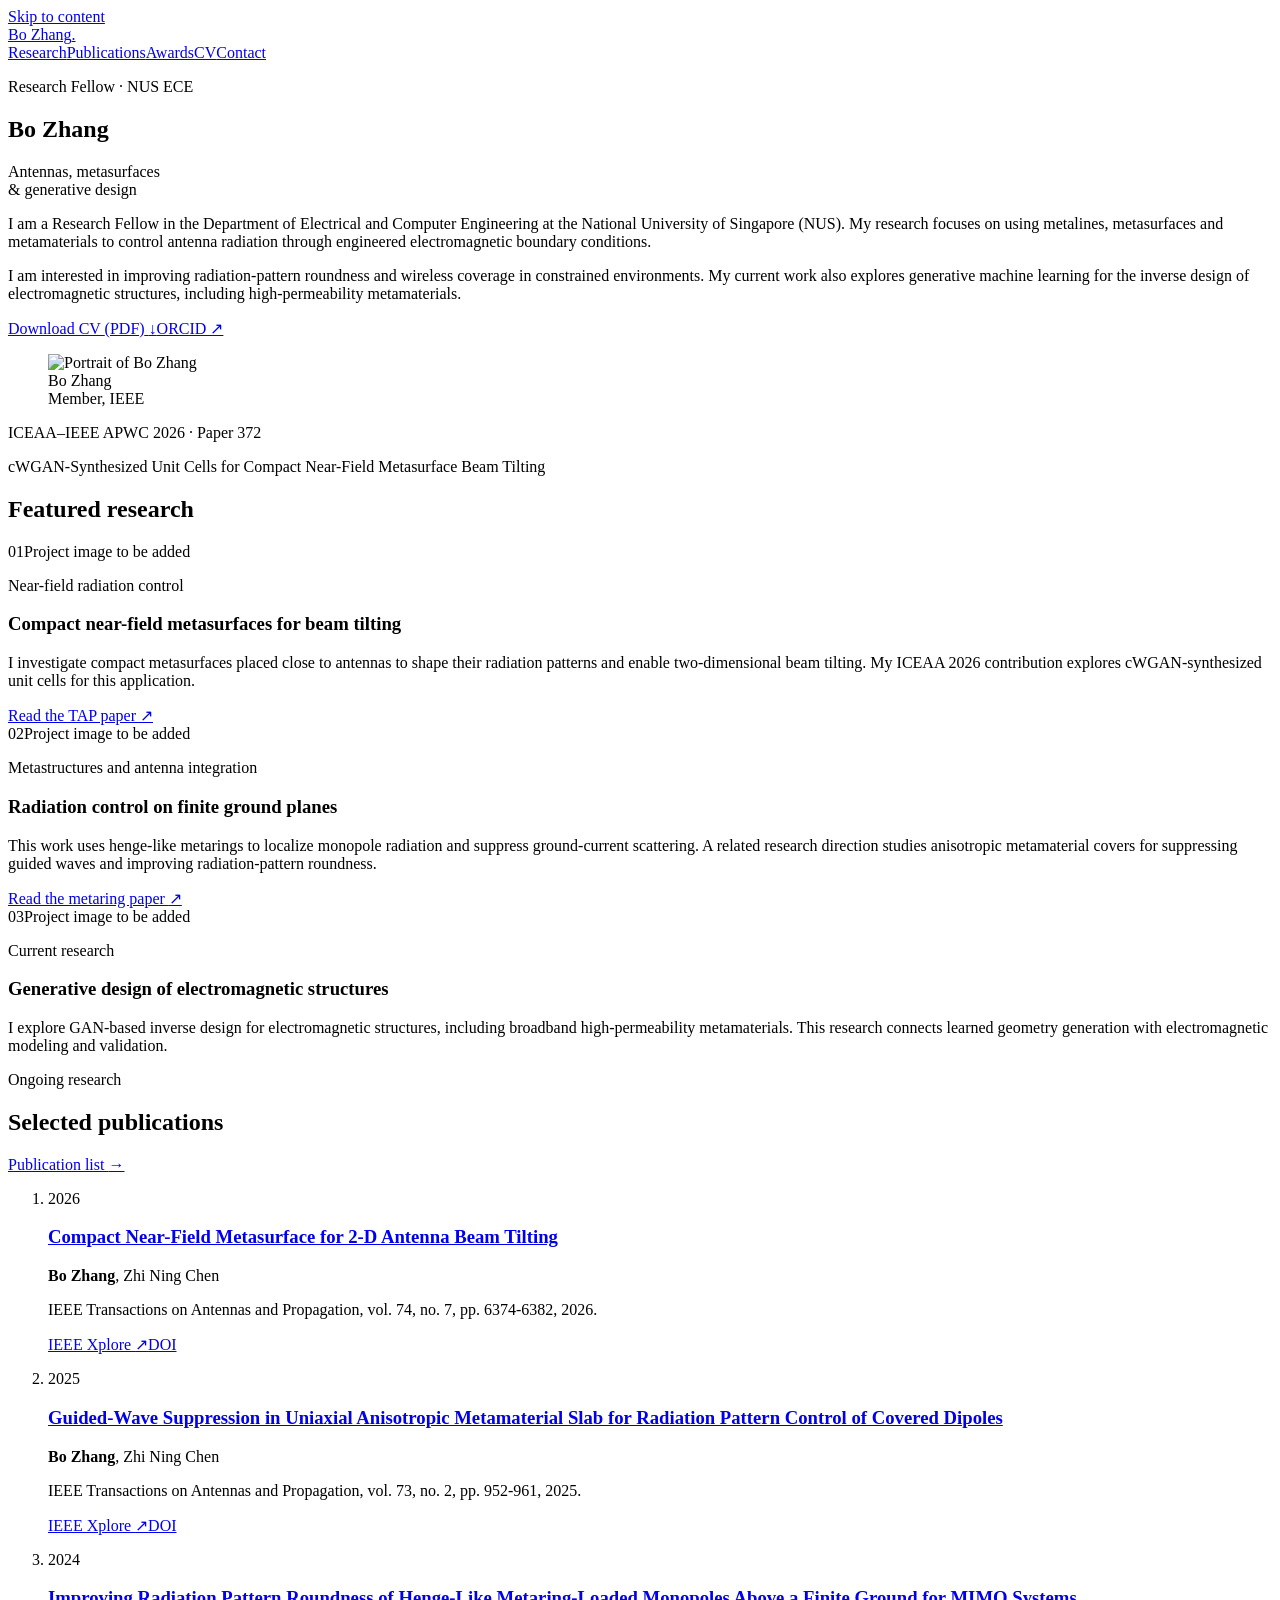
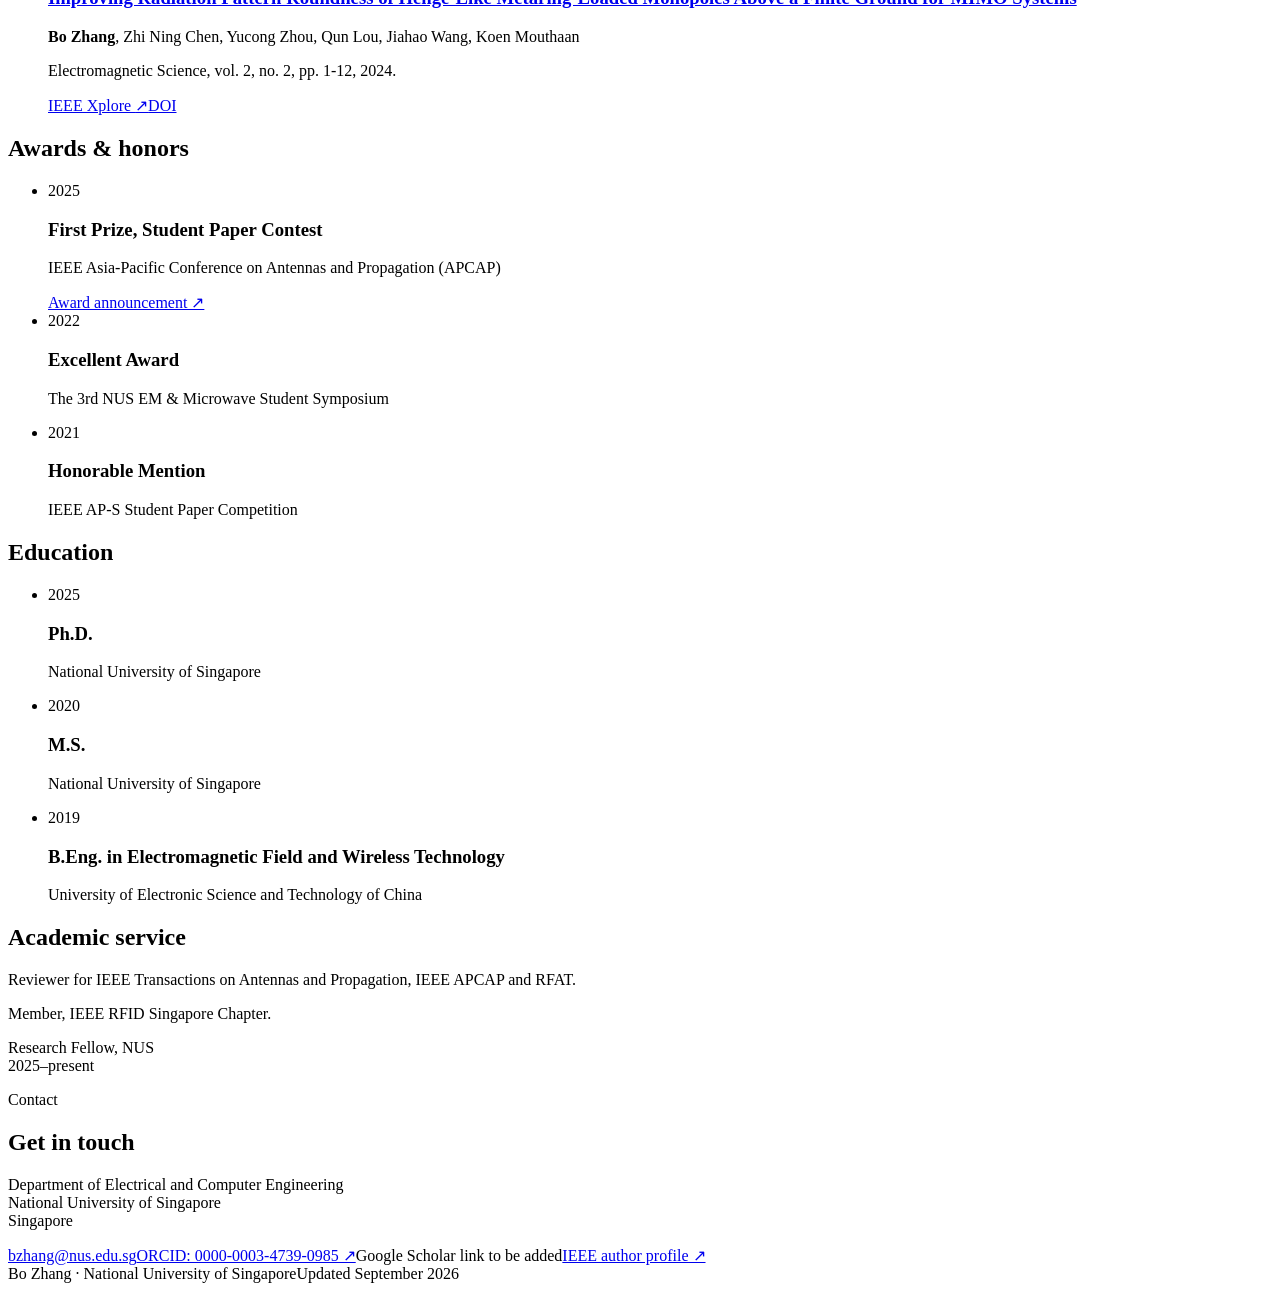
==== index.html @ dbce574e "Add mobile-ready academic homepage and publications" ====
<!doctype html>
<html lang="en"><head><meta charset="utf-8"><meta name="viewport" content="width=device-width, initial-scale=1">
<meta name="description" content="Bo Zhang is a Research Fellow at NUS working on antenna radiation control, metasurfaces, metamaterials and generative inverse design."><meta name="color-scheme" content="light">
<title>Bo Zhang | Antennas, Metasurfaces &amp; Generative Design</title><link rel="stylesheet" href="assets/style.css"><link rel="icon" href="assets/favicon.svg" type="image/svg+xml">
</head><body><a class="skip-link" href="#main">Skip to content</a>
<header class="site-header"><div class="header-inner"><a class="wordmark" href="./">Bo Zhang<span class="wordmark-dot" aria-hidden="true">.</span></a>
<nav aria-label="Main navigation"><a href="./#research">Research</a><a href="publications.html">Publications</a><a href="./#awards">Awards</a><a href="assets/Bo_Zhang_CV.pdf">CV</a><a href="./#contact">Contact</a></nav></div></header><main id="main" class="page-shell">
<section class="intro" aria-labelledby="profile-name"><div class="intro-copy"><p class="eyebrow">Research Fellow · NUS ECE</p><h1 id="profile-name">Bo Zhang</h1>
<p class="intro-focus">Antennas, metasurfaces<br class="desktop-break"> &amp; generative design</p>
<p>I am a Research Fellow in the Department of Electrical and Computer Engineering at the National University of Singapore (NUS). My research focuses on using metalines, metasurfaces and metamaterials to control antenna radiation through engineered electromagnetic boundary conditions.</p><p>I am interested in improving radiation-pattern roundness and wireless coverage in constrained environments. My current work also explores generative machine learning for the inverse design of electromagnetic structures, including high-permeability metamaterials.</p><div class="intro-actions"><a class="button" href="assets/Bo_Zhang_CV.pdf" download>Download CV <span>(PDF)</span> <span aria-hidden="true">↓</span></a><a href="https://orcid.org/0000-0003-4739-0985">ORCID ↗</a></div></div>
<figure class="portrait"><img src="assets/bo-zhang.png" alt="Portrait of Bo Zhang" width="150" height="200"><figcaption>Bo Zhang<br><span>Member, IEEE</span></figcaption></figure></section>
<aside class="conference-note" aria-label="ICEAA conference contribution"><span class="eyebrow">ICEAA–IEEE APWC 2026 · Paper 372</span><p>cWGAN-Synthesized Unit Cells for Compact Near-Field Metasurface Beam Tilting</p></aside>
<section id="research" class="content-section"><div class="section-heading"><h2>Featured research</h2></div><div class="projects"><article class="project"><div class="project-visual"><div class="figure-placeholder"><span class="figure-number">01</span><span>Project image to be added</span></div></div><div><p class="eyebrow">Near-field radiation control</p><h3>Compact near-field metasurfaces for beam tilting</h3><p>I investigate compact metasurfaces placed close to antennas to shape their radiation patterns and enable two-dimensional beam tilting. My ICEAA 2026 contribution explores cWGAN-synthesized unit cells for this application.</p><a class="text-link" href="https://ieeexplore.ieee.org/document/11494986/">Read the TAP paper <span aria-hidden="true">↗</span></a></div></article><article class="project"><div class="project-visual"><div class="figure-placeholder"><span class="figure-number">02</span><span>Project image to be added</span></div></div><div><p class="eyebrow">Metastructures and antenna integration</p><h3>Radiation control on finite ground planes</h3><p>This work uses henge-like metarings to localize monopole radiation and suppress ground-current scattering. A related research direction studies anisotropic metamaterial covers for suppressing guided waves and improving radiation-pattern roundness.</p><a class="text-link" href="https://ieeexplore.ieee.org/document/10636178/">Read the metaring paper <span aria-hidden="true">↗</span></a></div></article><article class="project"><div class="project-visual"><div class="figure-placeholder"><span class="figure-number">03</span><span>Project image to be added</span></div></div><div><p class="eyebrow">Current research</p><h3>Generative design of electromagnetic structures</h3><p>I explore GAN-based inverse design for electromagnetic structures, including broadband high-permeability metamaterials. This research connects learned geometry generation with electromagnetic modeling and validation.</p><span class="research-status">Ongoing research</span></div></article></div></section>
<section id="publications" class="content-section"><div class="section-heading"><h2>Selected publications</h2><a href="publications.html">Publication list <span aria-hidden="true">→</span></a></div><ol class="publications"><li class="publication" id="paper-0"><span class="pub-year">2026</span><div>
    <h3><a href="https://ieeexplore.ieee.org/document/11494986/">Compact Near-Field Metasurface for 2-D Antenna Beam Tilting</a></h3><p class="authors"><strong>Bo Zhang</strong>, Zhi Ning Chen</p>
    <p class="pub-meta">IEEE Transactions on Antennas and Propagation, vol. 74, no. 7, pp. 6374-6382, 2026.</p><p class="paper-links"><a href="https://ieeexplore.ieee.org/document/11494986/">IEEE Xplore <span aria-hidden="true">↗</span></a><a href="https://doi.org/10.1109/tap.2026.3685888">DOI</a></p></div></li><li class="publication" id="paper-1"><span class="pub-year">2025</span><div>
    <h3><a href="https://ieeexplore.ieee.org/document/10715531/">Guided-Wave Suppression in Uniaxial Anisotropic Metamaterial Slab for Radiation Pattern Control of Covered Dipoles</a></h3><p class="authors"><strong>Bo Zhang</strong>, Zhi Ning Chen</p>
    <p class="pub-meta">IEEE Transactions on Antennas and Propagation, vol. 73, no. 2, pp. 952-961, 2025.</p><p class="paper-links"><a href="https://ieeexplore.ieee.org/document/10715531/">IEEE Xplore <span aria-hidden="true">↗</span></a><a href="https://doi.org/10.1109/tap.2024.3474799">DOI</a></p></div></li><li class="publication" id="paper-2"><span class="pub-year">2024</span><div>
    <h3><a href="https://ieeexplore.ieee.org/document/10636178/">Improving Radiation Pattern Roundness of Henge-Like Metaring-Loaded Monopoles Above a Finite Ground for MIMO Systems</a></h3><p class="authors"><strong>Bo Zhang</strong>, Zhi Ning Chen, Yucong Zhou, Qun Lou, Jiahao Wang, Koen Mouthaan</p>
    <p class="pub-meta">Electromagnetic Science, vol. 2, no. 2, pp. 1-12, 2024.</p><p class="paper-links"><a href="https://ieeexplore.ieee.org/document/10636178/">IEEE Xplore <span aria-hidden="true">↗</span></a><a href="https://doi.org/10.23919/emsci.2024.0018">DOI</a></p></div></li></ol></section>
<section id="awards" class="content-section"><div class="section-heading"><h2>Awards &amp; honors</h2></div><ul class="timeline"><li><span class="year">2025</span><div><h3>First Prize, Student Paper Contest</h3><p>IEEE Asia-Pacific Conference on Antennas and Propagation (APCAP)</p><a href="https://www.ieee-apcap.org/student-paper-contest.html">Award announcement ↗</a></div></li><li><span class="year">2022</span><div><h3>Excellent Award</h3><p>The 3rd NUS EM &amp; Microwave Student Symposium</p></div></li><li><span class="year">2021</span><div><h3>Honorable Mention</h3><p>IEEE AP-S Student Paper Competition</p></div></li></ul></section>
<section id="background" class="content-section background-grid"><div><h2>Education</h2><ul class="timeline compact"><li><span class="year">2025</span><div><h3>Ph.D.</h3><p>National University of Singapore</p></div></li><li><span class="year">2020</span><div><h3>M.S.</h3><p>National University of Singapore</p></div></li><li><span class="year">2019</span><div><h3>B.Eng. in Electromagnetic Field and Wireless Technology</h3><p>University of Electronic Science and Technology of China</p></div></li></ul></div><div><h2>Academic service</h2><p>Reviewer for IEEE Transactions on Antennas and Propagation, IEEE APCAP and RFAT.</p><p>Member, IEEE RFID Singapore Chapter.</p><p class="muted">Research Fellow, NUS<br>2025–present</p></div></section>
<section id="contact" class="content-section contact-section"><div><p class="eyebrow">Contact</p><h2>Get in touch</h2><p>Department of Electrical and Computer Engineering<br>National University of Singapore<br>Singapore</p></div><div class="contact-links"><a href="mailto:bzhang@nus.edu.sg">bzhang@nus.edu.sg</a><a href="https://orcid.org/0000-0003-4739-0985">ORCID: 0000-0003-4739-0985 ↗</a><span class="pending">Google Scholar link to be added</span><a href="https://ieeexplore.ieee.org/author/37089301621">IEEE author profile ↗</a></div></section>
</main><footer class="site-footer"><span>Bo Zhang · National University of Singapore</span><span>Updated September 2026</span></footer></body></html>
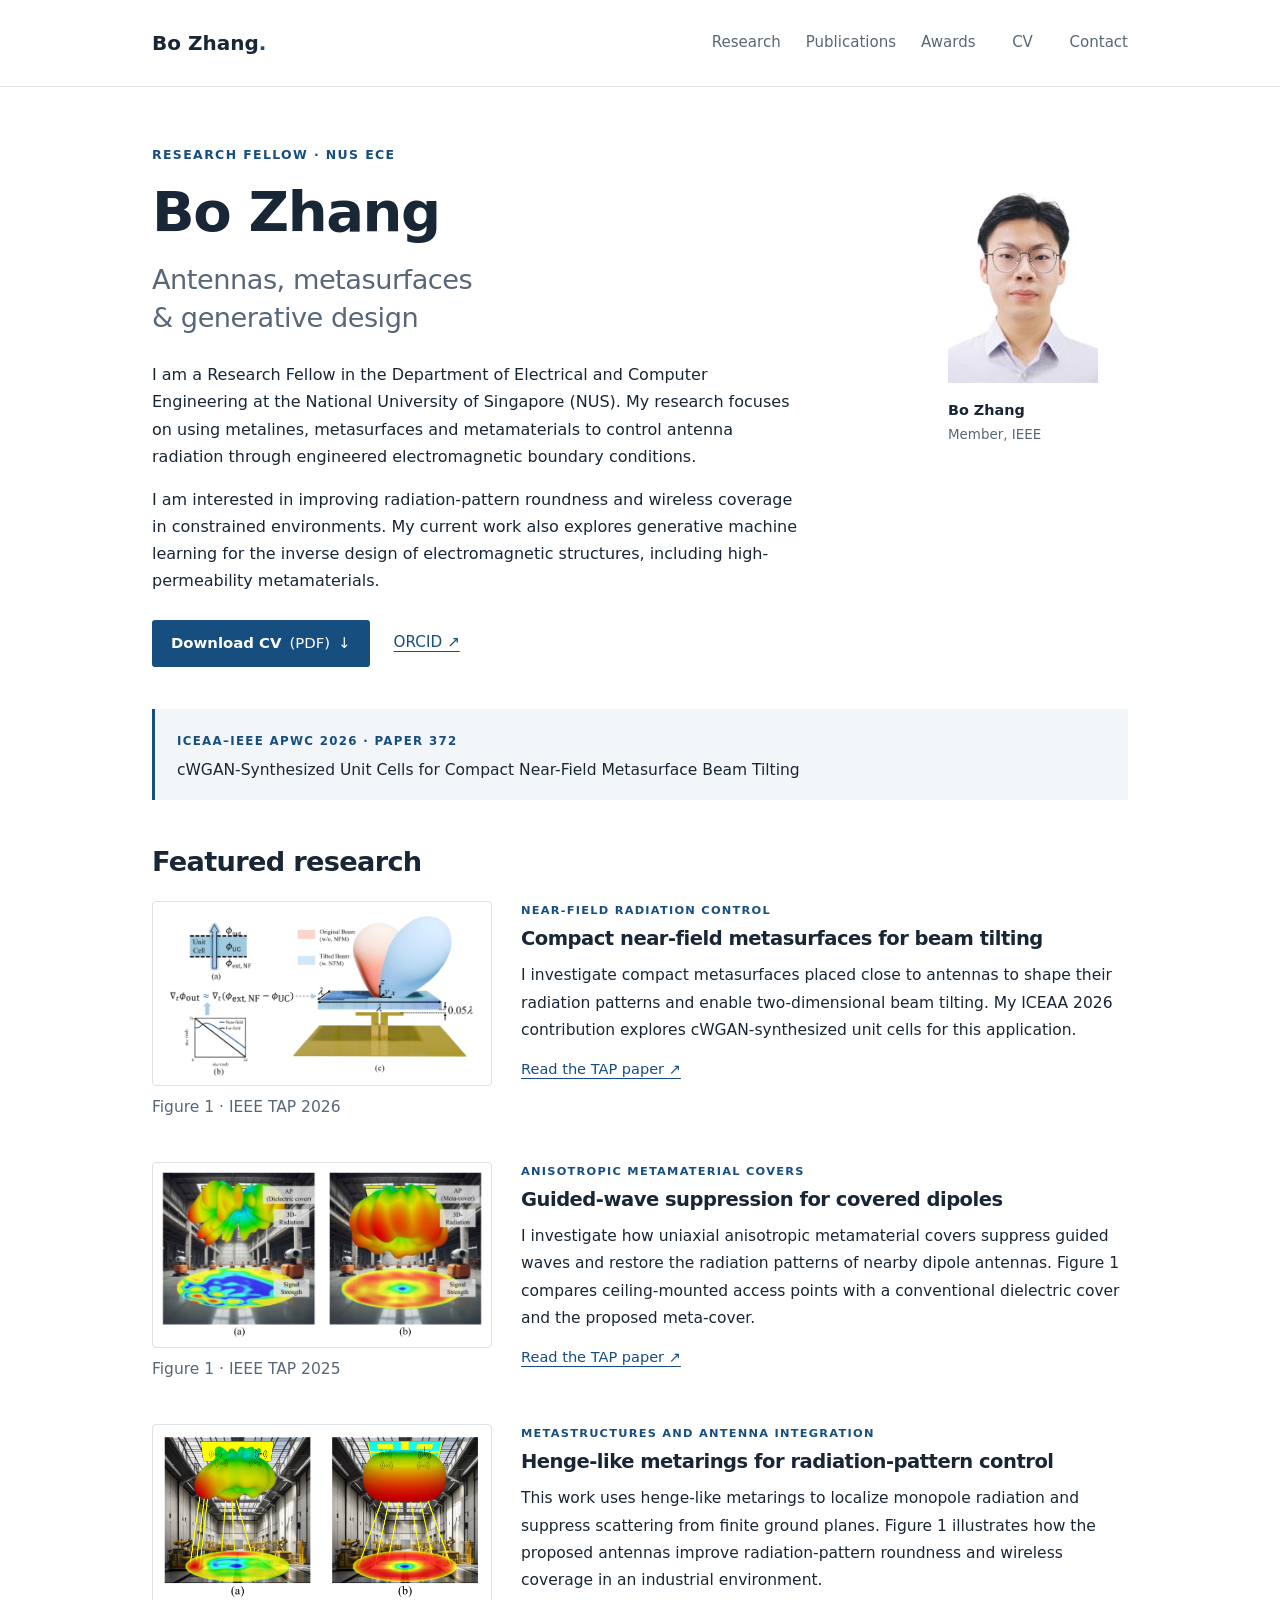
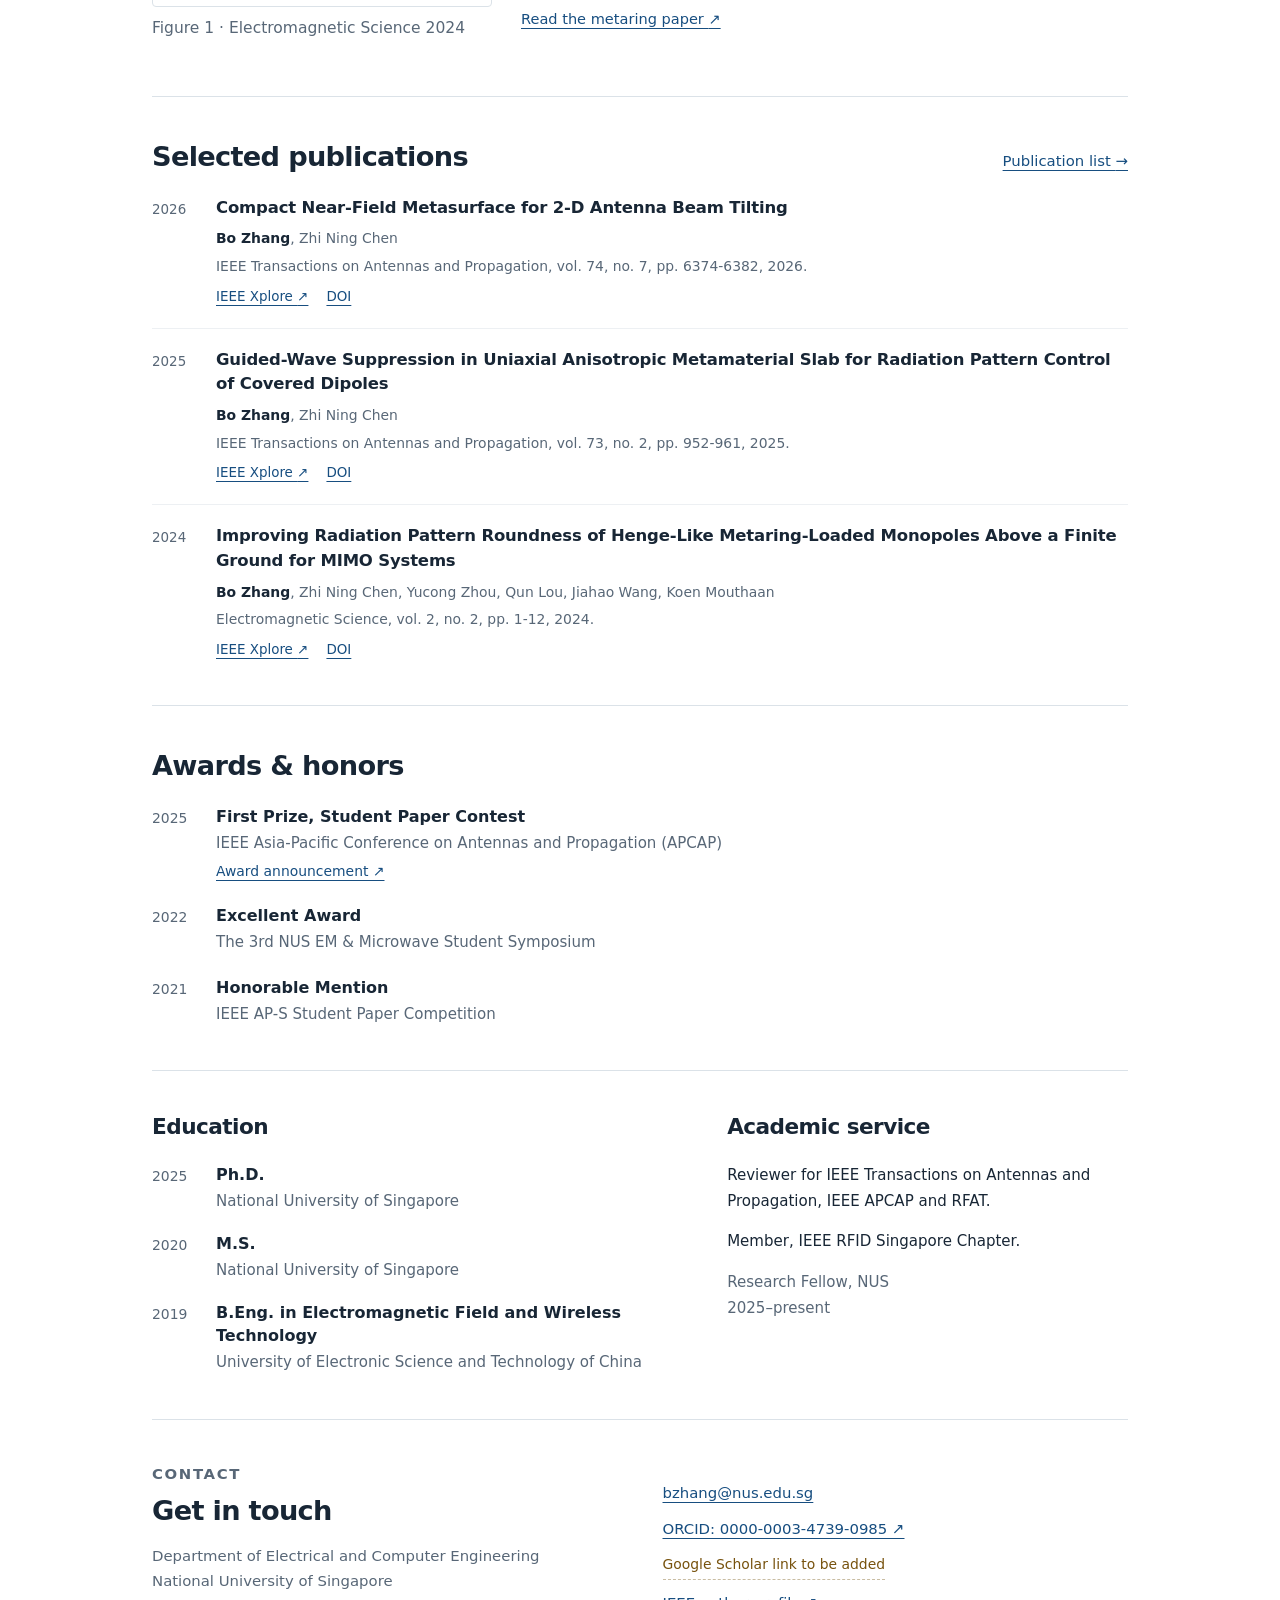
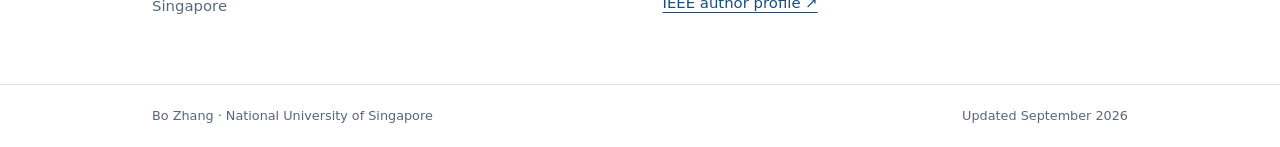
==== commit 1f70ee94: "Match featured research to three illustrated publications" ====
--- a/index.html
+++ b/index.html
@@ -10,7 +10,7 @@
 <p>I am a Research Fellow in the Department of Electrical and Computer Engineering at the National University of Singapore (NUS). My research focuses on using metalines, metasurfaces and metamaterials to control antenna radiation through engineered electromagnetic boundary conditions.</p><p>I am interested in improving radiation-pattern roundness and wireless coverage in constrained environments. My current work also explores generative machine learning for the inverse design of electromagnetic structures, including high-permeability metamaterials.</p><div class="intro-actions"><a class="button" href="assets/Bo_Zhang_CV.pdf" download>Download CV <span>(PDF)</span> <span aria-hidden="true">↓</span></a><a href="https://orcid.org/0000-0003-4739-0985">ORCID ↗</a></div></div>
 <figure class="portrait"><img src="assets/bo-zhang.png" alt="Portrait of Bo Zhang" width="150" height="200"><figcaption>Bo Zhang<br><span>Member, IEEE</span></figcaption></figure></section>
 <aside class="conference-note" aria-label="ICEAA conference contribution"><span class="eyebrow">ICEAA–IEEE APWC 2026 · Paper 372</span><p>cWGAN-Synthesized Unit Cells for Compact Near-Field Metasurface Beam Tilting</p></aside>
-<section id="research" class="content-section"><div class="section-heading"><h2>Featured research</h2></div><div class="projects"><article class="project"><div class="project-visual"><div class="figure-placeholder"><span class="figure-number">01</span><span>Project image to be added</span></div></div><div><p class="eyebrow">Near-field radiation control</p><h3>Compact near-field metasurfaces for beam tilting</h3><p>I investigate compact metasurfaces placed close to antennas to shape their radiation patterns and enable two-dimensional beam tilting. My ICEAA 2026 contribution explores cWGAN-synthesized unit cells for this application.</p><a class="text-link" href="https://ieeexplore.ieee.org/document/11494986/">Read the TAP paper <span aria-hidden="true">↗</span></a></div></article><article class="project"><div class="project-visual"><div class="figure-placeholder"><span class="figure-number">02</span><span>Project image to be added</span></div></div><div><p class="eyebrow">Metastructures and antenna integration</p><h3>Radiation control on finite ground planes</h3><p>This work uses henge-like metarings to localize monopole radiation and suppress ground-current scattering. A related research direction studies anisotropic metamaterial covers for suppressing guided waves and improving radiation-pattern roundness.</p><a class="text-link" href="https://ieeexplore.ieee.org/document/10636178/">Read the metaring paper <span aria-hidden="true">↗</span></a></div></article><article class="project"><div class="project-visual"><div class="figure-placeholder"><span class="figure-number">03</span><span>Project image to be added</span></div></div><div><p class="eyebrow">Current research</p><h3>Generative design of electromagnetic structures</h3><p>I explore GAN-based inverse design for electromagnetic structures, including broadband high-permeability metamaterials. This research connects learned geometry generation with electromagnetic modeling and validation.</p><span class="research-status">Ongoing research</span></div></article></div></section>
+<section id="research" class="content-section"><div class="section-heading"><h2>Featured research</h2></div><div class="projects"><article class="project"><div class="project-visual"><a class="figure-link" href="assets/fig1-nearfield.png" target="_blank" rel="noopener" aria-label="View full-size Figure 1 · IEEE TAP 2026"><img src="assets/fig1-nearfield.png" alt="Figure 1: near-field phase compensation and the compact metasurface configuration for antenna beam tilting." loading="lazy" decoding="async"></a><p class="figure-caption">Figure 1 · IEEE TAP 2026</p></div><div><p class="eyebrow">Near-field radiation control</p><h3>Compact near-field metasurfaces for beam tilting</h3><p>I investigate compact metasurfaces placed close to antennas to shape their radiation patterns and enable two-dimensional beam tilting. My ICEAA 2026 contribution explores cWGAN-synthesized unit cells for this application.</p><a class="text-link" href="https://ieeexplore.ieee.org/document/11494986/">Read the TAP paper <span aria-hidden="true">↗</span></a></div></article><article class="project"><div class="project-visual"><a class="figure-link" href="assets/fig1-guidedwave.png" target="_blank" rel="noopener" aria-label="View full-size Figure 1 · IEEE TAP 2025"><img src="assets/fig1-guidedwave.png" alt="Figure 1: radiation and wireless coverage of ceiling-mounted access points with (a) a dielectric cover and (b) a meta-cover." loading="lazy" decoding="async"></a><p class="figure-caption">Figure 1 · IEEE TAP 2025</p></div><div><p class="eyebrow">Anisotropic metamaterial covers</p><h3>Guided-wave suppression for covered dipoles</h3><p>I investigate how uniaxial anisotropic metamaterial covers suppress guided waves and restore the radiation patterns of nearby dipole antennas. Figure 1 compares ceiling-mounted access points with a conventional dielectric cover and the proposed meta-cover.</p><a class="text-link" href="https://ieeexplore.ieee.org/document/10715531/">Read the TAP paper <span aria-hidden="true">↗</span></a></div></article><article class="project"><div class="project-visual"><a class="figure-link" href="assets/fig1-metaring.png" target="_blank" rel="noopener" aria-label="View full-size Figure 1 · Electromagnetic Science 2024"><img src="assets/fig1-metaring.png" alt="Figure 1: industrial wireless coverage with (a) conventional antennas on a finite ground and (b) henge-like metaring antennas." loading="lazy" decoding="async"></a><p class="figure-caption">Figure 1 · Electromagnetic Science 2024</p></div><div><p class="eyebrow">Metastructures and antenna integration</p><h3>Henge-like metarings for radiation-pattern control</h3><p>This work uses henge-like metarings to localize monopole radiation and suppress scattering from finite ground planes. Figure 1 illustrates how the proposed antennas improve radiation-pattern roundness and wireless coverage in an industrial environment.</p><a class="text-link" href="https://ieeexplore.ieee.org/document/10636178/">Read the metaring paper <span aria-hidden="true">↗</span></a></div></article></div></section>
 <section id="publications" class="content-section"><div class="section-heading"><h2>Selected publications</h2><a href="publications.html">Publication list <span aria-hidden="true">→</span></a></div><ol class="publications"><li class="publication" id="paper-0"><span class="pub-year">2026</span><div>
     <h3><a href="https://ieeexplore.ieee.org/document/11494986/">Compact Near-Field Metasurface for 2-D Antenna Beam Tilting</a></h3><p class="authors"><strong>Bo Zhang</strong>, Zhi Ning Chen</p>
     <p class="pub-meta">IEEE Transactions on Antennas and Propagation, vol. 74, no. 7, pp. 6374-6382, 2026.</p><p class="paper-links"><a href="https://ieeexplore.ieee.org/document/11494986/">IEEE Xplore <span aria-hidden="true">↗</span></a><a href="https://doi.org/10.1109/tap.2026.3685888">DOI</a></p></div></li><li class="publication" id="paper-1"><span class="pub-year">2025</span><div>
--- a/assets/style.css
+++ b/assets/style.css
@@ -0,0 +1,37 @@
+:root{--ink:#182635;--muted:#586777;--blue:#174e80;--line:#dbe2e8;--pale:#f3f6f9;--amber:#77520d;--width:1040px;--body:system-ui,-apple-system,BlinkMacSystemFont,"Segoe UI",Arial,sans-serif}
+*{box-sizing:border-box}html{scroll-behavior:smooth;scroll-padding-top:24px}body{margin:0;background:#fff;color:var(--ink);font-family:var(--body);font-size:16px;line-height:1.7}a{color:var(--blue);text-decoration-thickness:1px;text-underline-offset:4px}a:hover{text-decoration:underline;color:#0b365c}a:focus-visible{outline:3px solid #bb8718;outline-offset:5px}h1,h2,h3,p,figure{margin-top:0}p{margin-bottom:1em}h1,h2,h3{line-height:1.25;letter-spacing:-.025em}h1{font-size:clamp(2.5rem,5vw,3.5rem);margin-bottom:14px;font-weight:700}h2{font-size:1.7rem;font-weight:650;margin-bottom:22px}h3{font-size:1.13rem;font-weight:650;margin-bottom:9px}img{max-width:100%;height:auto}.site-header{border-bottom:1px solid var(--line)}.header-inner{max-width:var(--width);margin:0 auto;padding:21px 32px;display:flex;justify-content:space-between;align-items:center;gap:24px}.wordmark{font-size:1.25rem;font-weight:750;color:var(--ink);text-decoration:none;white-space:nowrap}.wordmark-dot{color:var(--blue)}nav{display:flex;flex-wrap:wrap;gap:12px 25px}nav a{font-size:.94rem;color:var(--muted);text-decoration:none}.page-shell{max-width:var(--width);margin:0 auto;padding:0 32px}.intro{display:grid;grid-template-columns:minmax(0,1fr) 180px;gap:64px;padding:58px 0 34px}.intro-copy{max-width:685px}.eyebrow{font-size:.78rem;line-height:1.6;letter-spacing:.11em;text-transform:uppercase;font-weight:650;color:var(--blue);margin-bottom:12px}.intro-focus{font-size:clamp(1.35rem,2.4vw,1.7rem);line-height:1.4;letter-spacing:-.018em;color:var(--muted);margin-bottom:24px}.intro-copy>p:not(.eyebrow):not(.intro-focus){max-width:64ch}.intro-actions{display:flex;flex-wrap:wrap;gap:24px;align-items:center;margin-top:25px}.intro-actions>a:not(.button){font-size:.95rem}.button{display:inline-flex;align-items:center;gap:8px;background:var(--blue);color:#fff;text-decoration:none;padding:11px 19px;border-radius:3px;min-height:46px;font-size:.93rem;font-weight:600}.button span{font-weight:400}.button:hover{background:#123f69;color:#fff;text-decoration:none}.portrait{margin:38px 0 0;text-align:left}.portrait img{display:block;width:150px;height:200px;object-fit:contain;background:#fff}.portrait figcaption{font-size:.9rem;font-weight:600;margin-top:16px;line-height:1.65}.portrait figcaption span{font-size:.84rem;font-weight:400;color:var(--muted)}.conference-note{background:var(--pale);border-left:3px solid var(--blue);padding:17px 22px;margin:8px 0 2px}.conference-note .eyebrow{font-size:.74rem}.conference-note p{margin:5px 0 0;font-size:.97rem;line-height:1.6}.content-section{padding:43px 0;border-bottom:1px solid var(--line)}.section-heading{display:flex;align-items:baseline;justify-content:space-between;gap:15px}.section-heading>a{font-size:.93rem;white-space:nowrap}.projects{display:grid;gap:30px}.project{display:grid;grid-template-columns:210px minmax(0,1fr);gap:29px;align-items:start}.project p:not(.eyebrow){font-size:.97rem;line-height:1.75;margin-bottom:11px}.project .eyebrow{font-size:.71rem;margin-bottom:8px}.project h3{font-size:1.22rem;margin-bottom:11px}.project-visual{width:100%;aspect-ratio:4/3}.project-visual img{width:100%;height:100%;object-fit:contain}.figure-placeholder{height:100%;background:var(--pale);border:1px dashed #c8d2dd;display:flex;flex-direction:column;align-items:center;justify-content:center;gap:8px;color:#64758a;padding:15px;text-align:center;font-size:.78rem}.figure-number{font-size:1.75rem;color:#8395a8;font-weight:350}.text-link,.research-status{font-size:.91rem}.research-status{color:var(--muted);font-style:italic}.publications{list-style:none;padding:0;margin:0}.publication{display:grid;grid-template-columns:47px minmax(0,1fr);gap:17px;padding:19px 0;border-bottom:1px solid #edf0f3}.publication:first-child{padding-top:0}.publication:last-child{border-bottom:0;padding-bottom:0}.pub-year{font-size:.84rem;color:var(--muted);padding-top:3px}.publication h3{font-size:1.03rem;line-height:1.5;letter-spacing:-.01em;margin:0 0 7px}.publication h3 a{text-decoration:none;color:var(--ink)}.publication h3 a:hover{text-decoration:underline;color:var(--blue)}.authors,.pub-meta{font-size:.87rem;line-height:1.7;margin:0 0 4px;color:var(--muted)}.authors strong{font-weight:650;color:var(--ink)}.paper-links{display:flex;gap:18px;font-size:.84rem;margin:7px 0 0}.timeline{list-style:none;margin:0;padding:0;display:grid;gap:20px}.timeline li{display:grid;grid-template-columns:47px minmax(0,1fr);gap:17px}.timeline h3{font-size:1rem;letter-spacing:0;line-height:1.45;margin-bottom:3px}.timeline p{color:var(--muted);font-size:.94rem;margin:0}.timeline a{font-size:.87rem}.year{font-size:.87rem;color:var(--muted);padding-top:2px}.background-grid{display:grid;grid-template-columns:1.3fr 1fr;gap:54px}.background-grid h2{font-size:1.35rem}.background-grid p{font-size:.94rem}.compact{gap:17px}.muted{color:var(--muted)}.contact-section{display:grid;grid-template-columns:1fr 1fr;gap:45px;border-bottom:0;padding-bottom:50px}.contact-section h2{margin-bottom:16px}.contact-section .eyebrow{margin-bottom:7px}.contact-section p{font-size:.93rem;color:var(--muted)}.contact-links{display:flex;flex-direction:column;justify-content:center;align-items:flex-start;gap:11px;font-size:.93rem;overflow-wrap:anywhere}.pending{font-size:.87rem;color:var(--amber)}.contact-links .pending{border-bottom:1px dashed #c9bda3;padding-bottom:2px}.site-footer{border-top:1px solid var(--line);padding:20px max(32px,calc((100vw - 976px)/2));font-size:.8rem;color:var(--muted);display:flex;justify-content:space-between;gap:20px}.publications-page{padding-top:35px}.back-link{display:inline-block;font-size:.9rem;margin-bottom:28px}.publications-page>h1{font-size:2.5rem}.page-lead{color:var(--muted)}.publications-page .content-section{padding:30px 0 38px}.publications-page h2{font-size:1.35rem}.skip-link{position:absolute;left:16px;top:-100px;padding:8px 16px;background:#fff;z-index:10}.skip-link:focus{top:10px}
+@media(max-width:760px){.header-inner{padding:18px 22px;align-items:flex-start;gap:14px;flex-direction:column}nav{gap:9px 20px}nav a{font-size:.89rem;padding:3px 0;display:inline-block}.page-shell{padding:0 22px}.intro{grid-template-columns:minmax(0,1fr) 108px;gap:23px;padding-top:36px}.portrait{margin-top:40px}.portrait img{width:108px;height:144px}.portrait figcaption{font-size:.82rem}.portrait figcaption span{font-size:.78rem}.intro-copy>p:not(.eyebrow):not(.intro-focus),.intro-actions{grid-column:1/-1}.intro{display:grid}.intro-copy{display:contents}.intro-copy .eyebrow,.intro-copy h1,.intro-copy .intro-focus{grid-column:1;max-width:100%}.intro-copy .eyebrow{grid-row:1;margin-bottom:-17px;align-self:end}.intro-copy h1{grid-row:2;margin:0}.intro-copy .intro-focus{grid-row:3;margin:0;font-size:1.22rem}.portrait{grid-column:2;grid-row:1/4;margin:0;align-self:center}.portrait figcaption{display:none}.intro-copy>p:not(.eyebrow):not(.intro-focus){margin:0}.intro-actions{margin-top:0;gap:20px}.desktop-break{display:none}.project{grid-template-columns:150px minmax(0,1fr);gap:20px}.project h3{font-size:1.1rem}.background-grid{gap:30px}.site-footer{padding:20px 22px;flex-wrap:wrap}.content-section{padding:34px 0}.section-heading{align-items:flex-start}.section-heading h2{font-size:1.45rem}.section-heading>a{white-space:normal;max-width:130px;text-align:right;font-size:.87rem}.contact-section{gap:24px}.publications-page{padding-top:28px}}
+@media(max-width:520px){.project{grid-template-columns:1fr;gap:16px}.project-visual{aspect-ratio:auto;height:130px}.figure-placeholder{flex-direction:row;gap:15px}.figure-number{font-size:1.35rem}.projects{gap:30px}.background-grid,.contact-section{grid-template-columns:1fr;gap:32px}.publication{grid-template-columns:1fr;gap:5px}.pub-year{padding:0;font-size:.8rem}.timeline li{grid-template-columns:43px minmax(0,1fr);gap:10px}.intro{gap:19px}.intro-copy .eyebrow{font-size:.65rem}.intro-copy h1{font-size:2.35rem}.intro-copy .intro-focus{font-size:1.08rem}.conference-note{padding:15px 17px}.button{padding:11px 16px}.contact-section{padding-bottom:35px}.site-footer{gap:5px}.site-footer span{width:100%}.eyebrow{overflow-wrap:anywhere}}
+/* Keep text reflow and touch targets usable on narrow screens. */
+.intro-copy,.project>div,.publication>div,.background-grid>div,.contact-section>div{min-width:0}
+.publication h3,.project h3,.intro-copy p,.contact-links a{overflow-wrap:anywhere}
+nav a{display:inline-flex;align-items:center;justify-content:center;min-width:44px;min-height:44px}
+@media(max-width:760px){
+  .header-inner nav{width:100%;justify-content:space-between;gap:4px 8px}
+  nav a{display:inline-flex;align-items:center;justify-content:center;min-width:44px;min-height:44px;padding:8px 0}
+  .intro-copy .eyebrow{margin-bottom:0;font-size:.75rem}
+  .project .eyebrow,.conference-note .eyebrow{font-size:.75rem}
+  .paper-links{gap:14px;margin-top:2px}
+  .paper-links a,.text-link,.timeline a,.contact-links a,.intro-actions>a:not(.button),.section-heading>a,.back-link{display:inline-flex;align-items:center;min-height:44px;min-width:44px}
+  .section-heading>a{justify-content:flex-end}
+  .authors,.pub-meta,.paper-links,.pub-year,.year{font-size:.875rem}
+  .contact-links{gap:6px}
+  .intro-actions{grid-row:4}
+}
+@media(max-width:380px){
+  .header-inner nav{display:grid;grid-template-columns:repeat(3,minmax(0,1fr));gap:0 8px}
+  .intro{grid-template-columns:minmax(0,1fr) 84px;gap:16px}
+  .portrait img{width:84px;height:112px}
+  .intro-copy h1{font-size:2.2rem}
+  .intro-actions{gap:12px}
+}
+@media(prefers-reduced-motion:reduce){html{scroll-behavior:auto}}
+@media print{.site-header,.intro-actions,.paper-links,.back-link,.site-footer,.figure-placeholder,.skip-link{display:none}.page-shell{max-width:none;padding:0}.intro{padding:0}.content-section{padding:18px 0}body{font-size:11pt}h1{font-size:25pt}a{color:#000}.project{grid-template-columns:1fr}.project-visual{display:none}.project,.publication,.timeline li{break-inside:avoid}.contact-links{font-size:10pt}}
+/* Representative paper figures: preserve all panels and their original aspect ratios. */
+.project{grid-template-columns:minmax(260px,340px) minmax(0,1fr);align-items:start}
+.project-visual{height:auto;aspect-ratio:auto;background:#fff;overflow:visible;border:0}
+.project-visual .figure-link{display:block;background:#fff;border:1px solid var(--line);padding:8px;border-radius:4px}
+.project-visual img{display:block;width:100%;height:auto;max-height:none;object-fit:contain}
+.project-visual .figure-caption{margin:8px 0 0;font-size:.8rem;color:var(--muted);line-height:1.45}
+.figure-link:focus-visible{outline:3px solid var(--accent);outline-offset:4px}
+@media(max-width:760px){.project{grid-template-columns:1fr;gap:18px}.project-visual{height:auto;max-width:100%}.projects{gap:36px}}
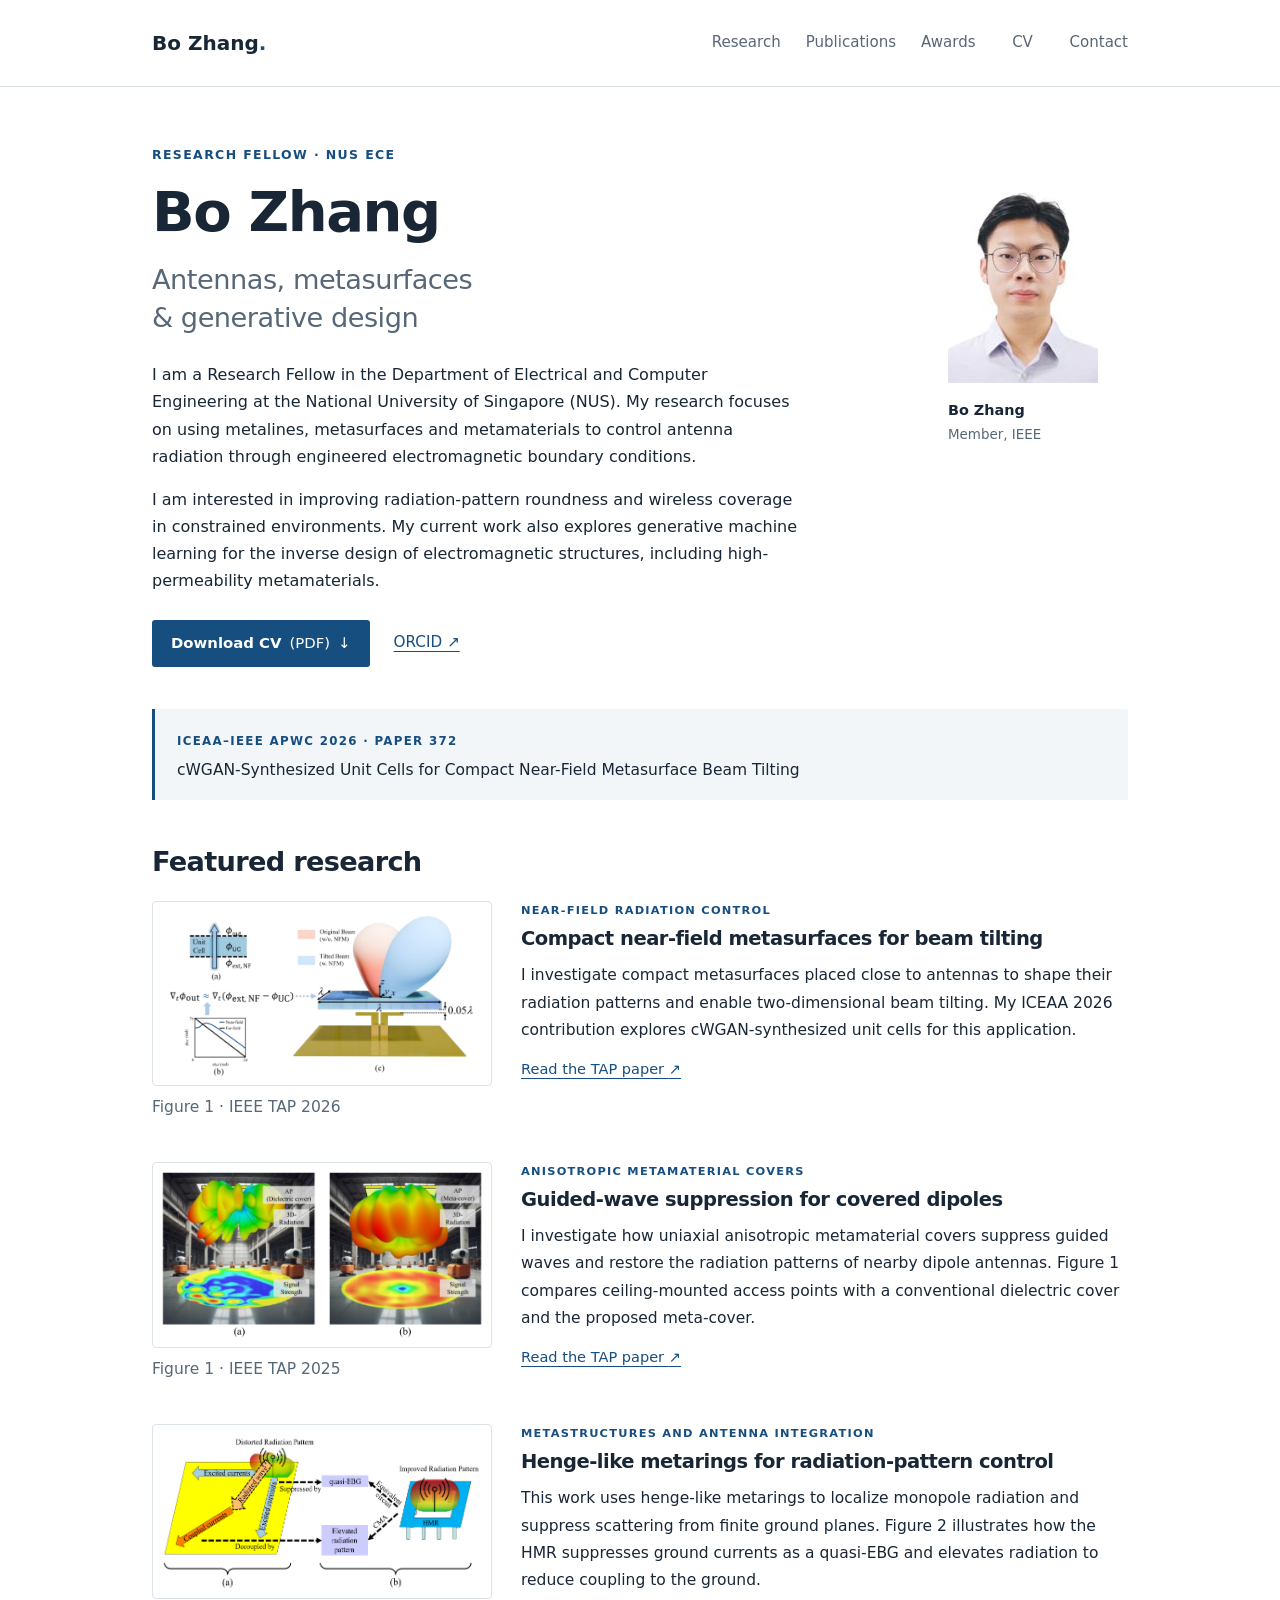
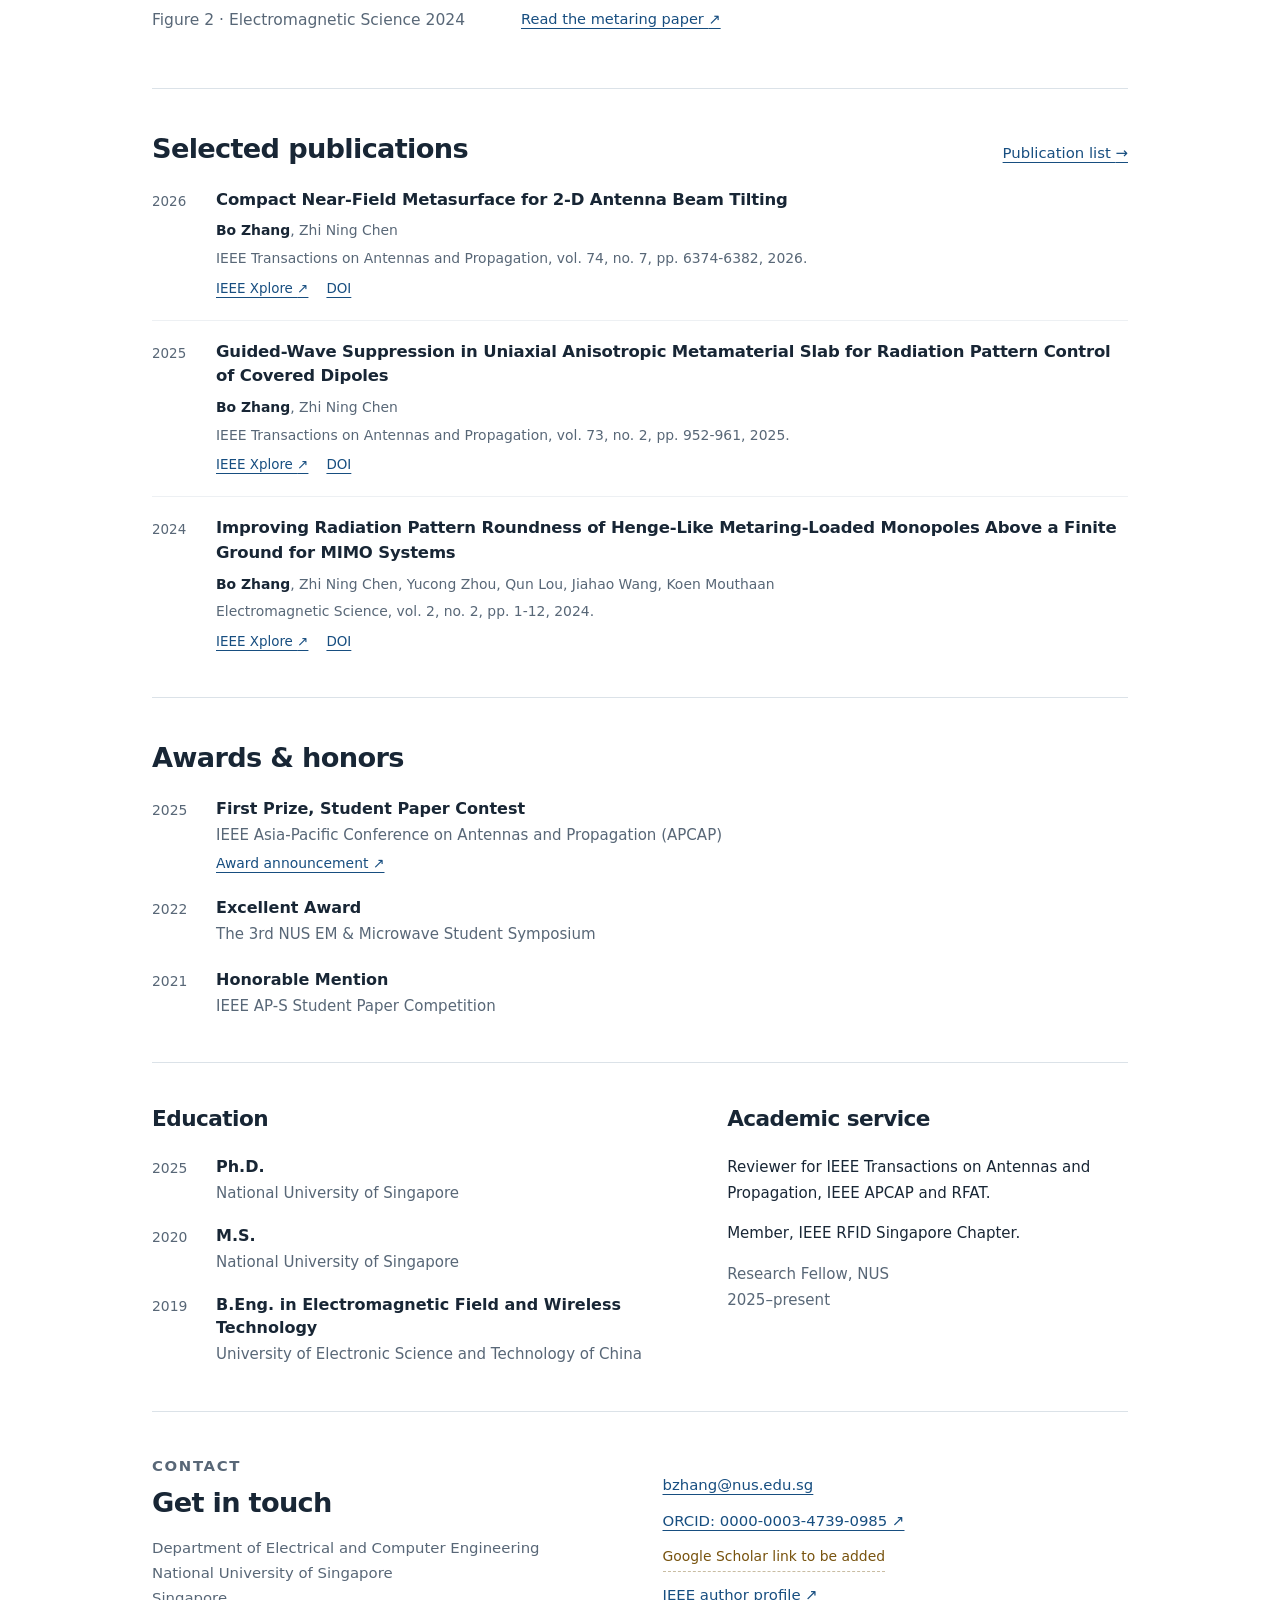
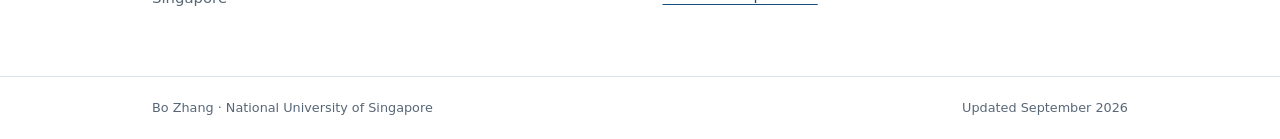
==== commit 8a887373: "Use Figure 2 for the EM Science cover" ====
--- a/index.html
+++ b/index.html
@@ -10,7 +10,7 @@
 <p>I am a Research Fellow in the Department of Electrical and Computer Engineering at the National University of Singapore (NUS). My research focuses on using metalines, metasurfaces and metamaterials to control antenna radiation through engineered electromagnetic boundary conditions.</p><p>I am interested in improving radiation-pattern roundness and wireless coverage in constrained environments. My current work also explores generative machine learning for the inverse design of electromagnetic structures, including high-permeability metamaterials.</p><div class="intro-actions"><a class="button" href="assets/Bo_Zhang_CV.pdf" download>Download CV <span>(PDF)</span> <span aria-hidden="true">↓</span></a><a href="https://orcid.org/0000-0003-4739-0985">ORCID ↗</a></div></div>
 <figure class="portrait"><img src="assets/bo-zhang.png" alt="Portrait of Bo Zhang" width="150" height="200"><figcaption>Bo Zhang<br><span>Member, IEEE</span></figcaption></figure></section>
 <aside class="conference-note" aria-label="ICEAA conference contribution"><span class="eyebrow">ICEAA–IEEE APWC 2026 · Paper 372</span><p>cWGAN-Synthesized Unit Cells for Compact Near-Field Metasurface Beam Tilting</p></aside>
-<section id="research" class="content-section"><div class="section-heading"><h2>Featured research</h2></div><div class="projects"><article class="project"><div class="project-visual"><a class="figure-link" href="assets/fig1-nearfield.png" target="_blank" rel="noopener" aria-label="View full-size Figure 1 · IEEE TAP 2026"><img src="assets/fig1-nearfield.png" alt="Figure 1: near-field phase compensation and the compact metasurface configuration for antenna beam tilting." loading="lazy" decoding="async"></a><p class="figure-caption">Figure 1 · IEEE TAP 2026</p></div><div><p class="eyebrow">Near-field radiation control</p><h3>Compact near-field metasurfaces for beam tilting</h3><p>I investigate compact metasurfaces placed close to antennas to shape their radiation patterns and enable two-dimensional beam tilting. My ICEAA 2026 contribution explores cWGAN-synthesized unit cells for this application.</p><a class="text-link" href="https://ieeexplore.ieee.org/document/11494986/">Read the TAP paper <span aria-hidden="true">↗</span></a></div></article><article class="project"><div class="project-visual"><a class="figure-link" href="assets/fig1-guidedwave.png" target="_blank" rel="noopener" aria-label="View full-size Figure 1 · IEEE TAP 2025"><img src="assets/fig1-guidedwave.png" alt="Figure 1: radiation and wireless coverage of ceiling-mounted access points with (a) a dielectric cover and (b) a meta-cover." loading="lazy" decoding="async"></a><p class="figure-caption">Figure 1 · IEEE TAP 2025</p></div><div><p class="eyebrow">Anisotropic metamaterial covers</p><h3>Guided-wave suppression for covered dipoles</h3><p>I investigate how uniaxial anisotropic metamaterial covers suppress guided waves and restore the radiation patterns of nearby dipole antennas. Figure 1 compares ceiling-mounted access points with a conventional dielectric cover and the proposed meta-cover.</p><a class="text-link" href="https://ieeexplore.ieee.org/document/10715531/">Read the TAP paper <span aria-hidden="true">↗</span></a></div></article><article class="project"><div class="project-visual"><a class="figure-link" href="assets/fig1-metaring.png" target="_blank" rel="noopener" aria-label="View full-size Figure 1 · Electromagnetic Science 2024"><img src="assets/fig1-metaring.png" alt="Figure 1: industrial wireless coverage with (a) conventional antennas on a finite ground and (b) henge-like metaring antennas." loading="lazy" decoding="async"></a><p class="figure-caption">Figure 1 · Electromagnetic Science 2024</p></div><div><p class="eyebrow">Metastructures and antenna integration</p><h3>Henge-like metarings for radiation-pattern control</h3><p>This work uses henge-like metarings to localize monopole radiation and suppress scattering from finite ground planes. Figure 1 illustrates how the proposed antennas improve radiation-pattern roundness and wireless coverage in an industrial environment.</p><a class="text-link" href="https://ieeexplore.ieee.org/document/10636178/">Read the metaring paper <span aria-hidden="true">↗</span></a></div></article></div></section>
+<section id="research" class="content-section"><div class="section-heading"><h2>Featured research</h2></div><div class="projects"><article class="project"><div class="project-visual"><a class="figure-link" href="assets/fig1-nearfield.png" target="_blank" rel="noopener" aria-label="View full-size Figure 1 · IEEE TAP 2026"><img src="assets/fig1-nearfield.png" alt="Figure 1: near-field phase compensation and the compact metasurface configuration for antenna beam tilting." loading="lazy" decoding="async"></a><p class="figure-caption">Figure 1 · IEEE TAP 2026</p></div><div><p class="eyebrow">Near-field radiation control</p><h3>Compact near-field metasurfaces for beam tilting</h3><p>I investigate compact metasurfaces placed close to antennas to shape their radiation patterns and enable two-dimensional beam tilting. My ICEAA 2026 contribution explores cWGAN-synthesized unit cells for this application.</p><a class="text-link" href="https://ieeexplore.ieee.org/document/11494986/">Read the TAP paper <span aria-hidden="true">↗</span></a></div></article><article class="project"><div class="project-visual"><a class="figure-link" href="assets/fig1-guidedwave.png" target="_blank" rel="noopener" aria-label="View full-size Figure 1 · IEEE TAP 2025"><img src="assets/fig1-guidedwave.png" alt="Figure 1: radiation and wireless coverage of ceiling-mounted access points with (a) a dielectric cover and (b) a meta-cover." loading="lazy" decoding="async"></a><p class="figure-caption">Figure 1 · IEEE TAP 2025</p></div><div><p class="eyebrow">Anisotropic metamaterial covers</p><h3>Guided-wave suppression for covered dipoles</h3><p>I investigate how uniaxial anisotropic metamaterial covers suppress guided waves and restore the radiation patterns of nearby dipole antennas. Figure 1 compares ceiling-mounted access points with a conventional dielectric cover and the proposed meta-cover.</p><a class="text-link" href="https://ieeexplore.ieee.org/document/10715531/">Read the TAP paper <span aria-hidden="true">↗</span></a></div></article><article class="project"><div class="project-visual"><a class="figure-link" href="assets/fig2-metaring.png" target="_blank" rel="noopener" aria-label="View full-size Figure 2 · Electromagnetic Science 2024"><img src="assets/fig2-metaring.png" alt="Figure 2: causes of radiation-pattern distortion of an off-center monopole and the proposed HMR acting as both a quasi-EBG and a radiator." loading="lazy" decoding="async"></a><p class="figure-caption">Figure 2 · Electromagnetic Science 2024</p></div><div><p class="eyebrow">Metastructures and antenna integration</p><h3>Henge-like metarings for radiation-pattern control</h3><p>This work uses henge-like metarings to localize monopole radiation and suppress scattering from finite ground planes. Figure 2 illustrates how the HMR suppresses ground currents as a quasi-EBG and elevates radiation to reduce coupling to the ground.</p><a class="text-link" href="https://ieeexplore.ieee.org/document/10636178/">Read the metaring paper <span aria-hidden="true">↗</span></a></div></article></div></section>
 <section id="publications" class="content-section"><div class="section-heading"><h2>Selected publications</h2><a href="publications.html">Publication list <span aria-hidden="true">→</span></a></div><ol class="publications"><li class="publication" id="paper-0"><span class="pub-year">2026</span><div>
     <h3><a href="https://ieeexplore.ieee.org/document/11494986/">Compact Near-Field Metasurface for 2-D Antenna Beam Tilting</a></h3><p class="authors"><strong>Bo Zhang</strong>, Zhi Ning Chen</p>
     <p class="pub-meta">IEEE Transactions on Antennas and Propagation, vol. 74, no. 7, pp. 6374-6382, 2026.</p><p class="paper-links"><a href="https://ieeexplore.ieee.org/document/11494986/">IEEE Xplore <span aria-hidden="true">↗</span></a><a href="https://doi.org/10.1109/tap.2026.3685888">DOI</a></p></div></li><li class="publication" id="paper-1"><span class="pub-year">2025</span><div>
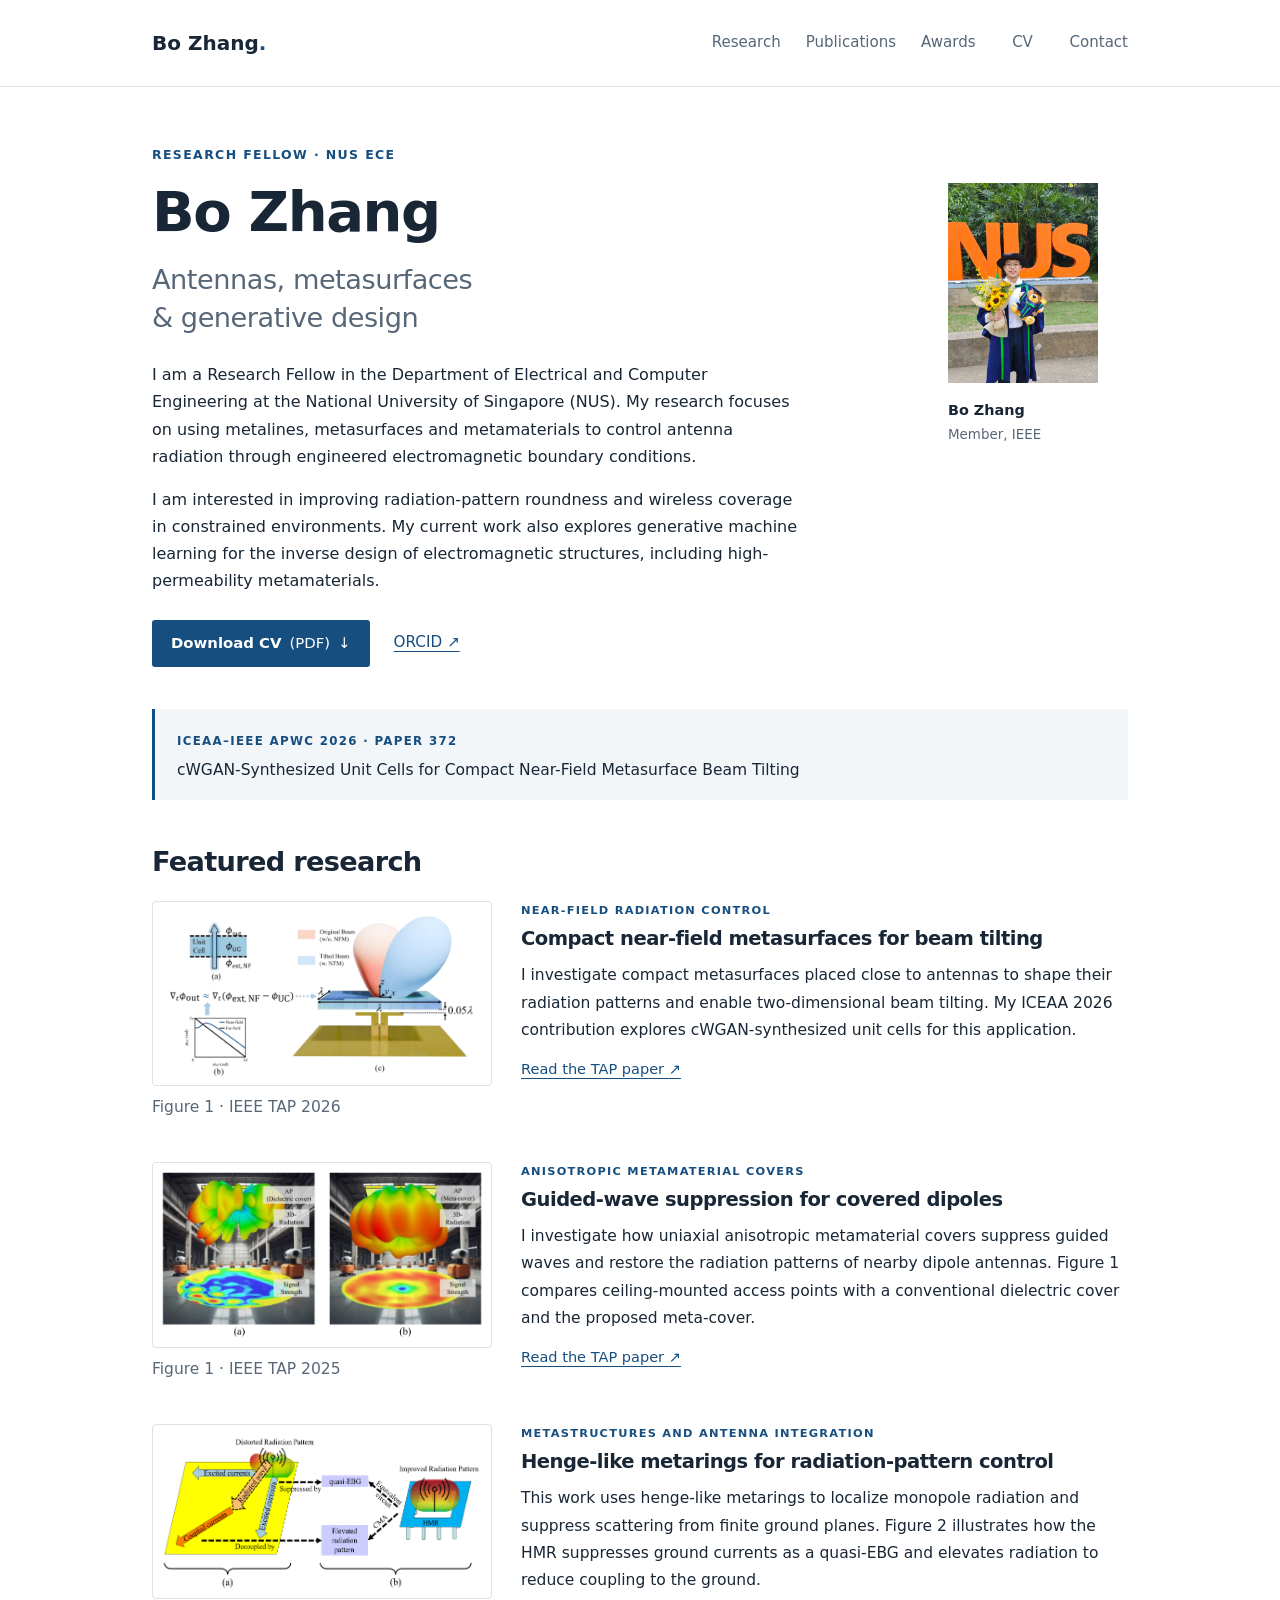
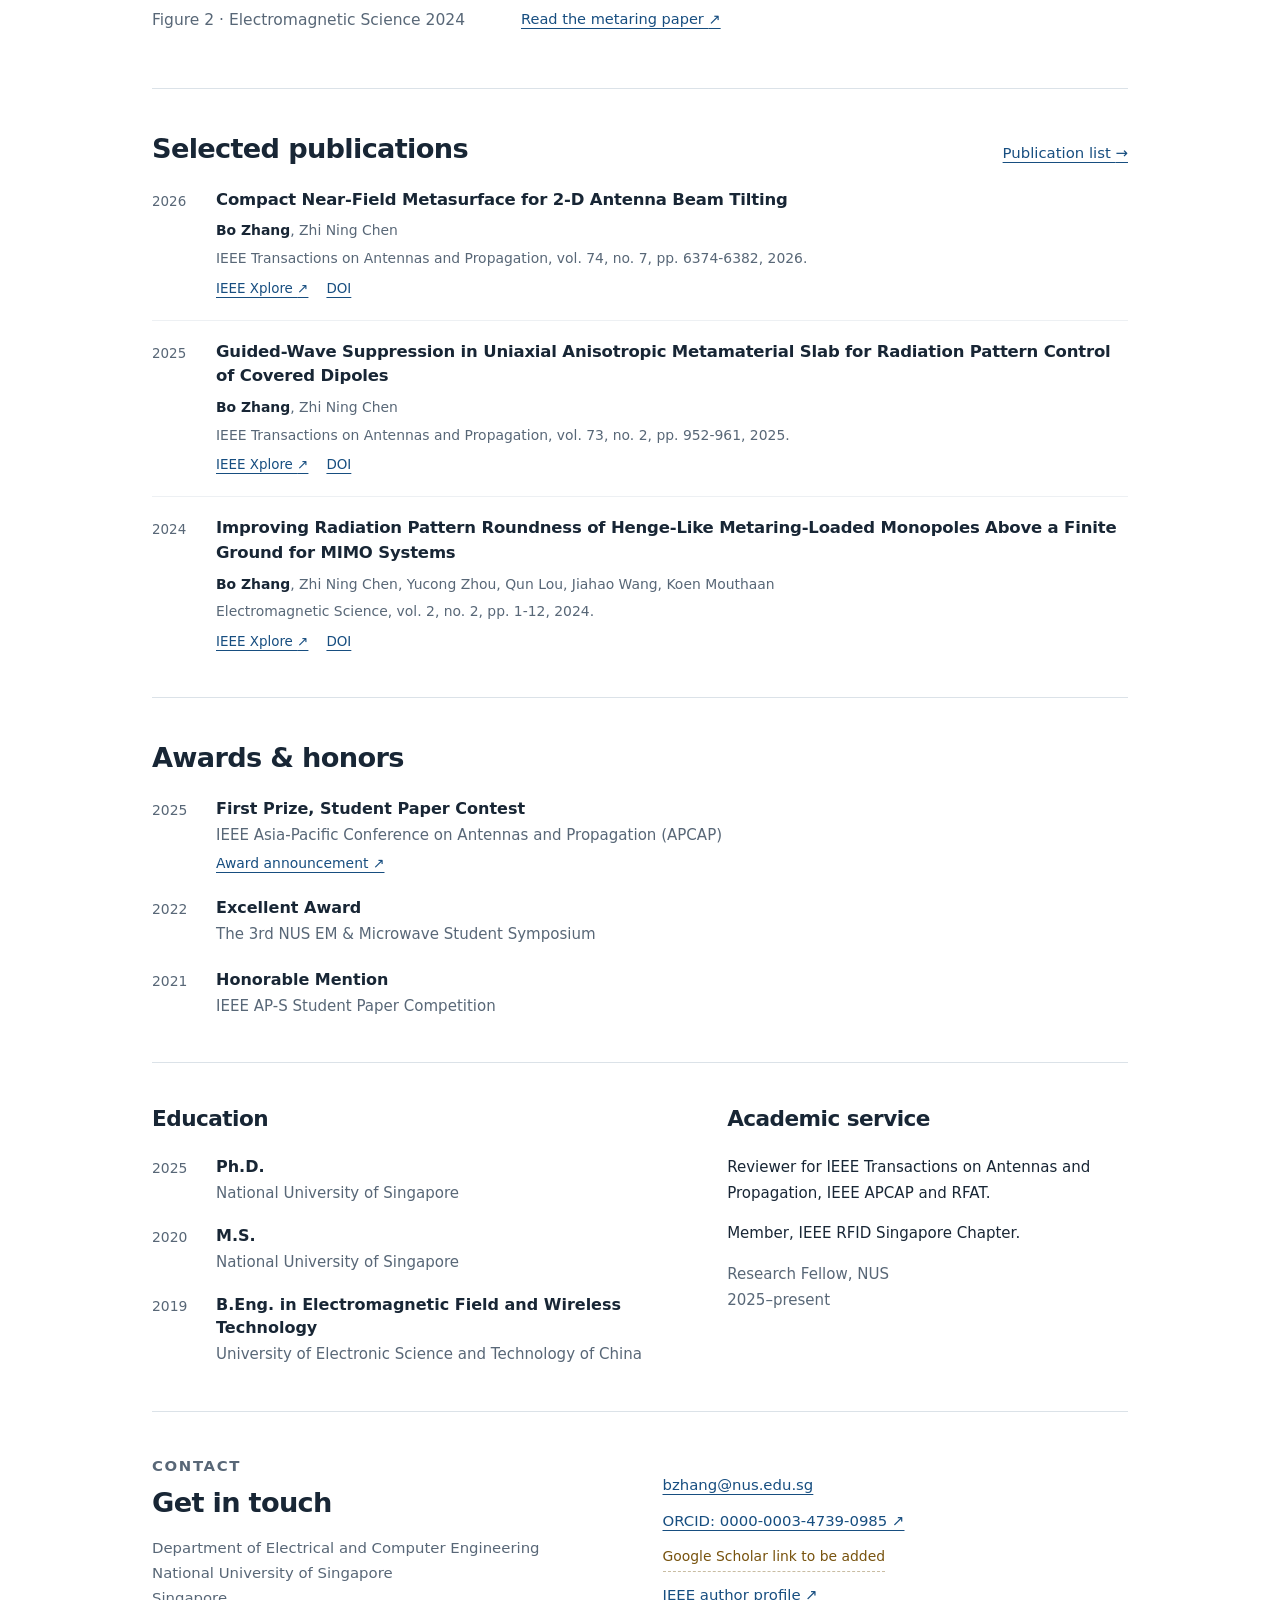
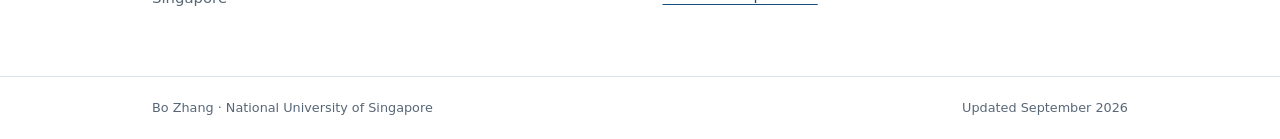
==== commit 97aac1ef: "Use graduation photo on the homepage" ====
--- a/index.html
+++ b/index.html
@@ -8,7 +8,7 @@
 <section class="intro" aria-labelledby="profile-name"><div class="intro-copy"><p class="eyebrow">Research Fellow · NUS ECE</p><h1 id="profile-name">Bo Zhang</h1>
 <p class="intro-focus">Antennas, metasurfaces<br class="desktop-break"> &amp; generative design</p>
 <p>I am a Research Fellow in the Department of Electrical and Computer Engineering at the National University of Singapore (NUS). My research focuses on using metalines, metasurfaces and metamaterials to control antenna radiation through engineered electromagnetic boundary conditions.</p><p>I am interested in improving radiation-pattern roundness and wireless coverage in constrained environments. My current work also explores generative machine learning for the inverse design of electromagnetic structures, including high-permeability metamaterials.</p><div class="intro-actions"><a class="button" href="assets/Bo_Zhang_CV.pdf" download>Download CV <span>(PDF)</span> <span aria-hidden="true">↓</span></a><a href="https://orcid.org/0000-0003-4739-0985">ORCID ↗</a></div></div>
-<figure class="portrait"><img src="assets/bo-zhang.png" alt="Portrait of Bo Zhang" width="150" height="200"><figcaption>Bo Zhang<br><span>Member, IEEE</span></figcaption></figure></section>
+<figure class="portrait"><img src="assets/bo-zhang-graduation.png" alt="Bo Zhang in graduation attire at NUS" width="150" height="200" style="object-fit:cover;object-position:41% center"><figcaption>Bo Zhang<br><span>Member, IEEE</span></figcaption></figure></section>
 <aside class="conference-note" aria-label="ICEAA conference contribution"><span class="eyebrow">ICEAA–IEEE APWC 2026 · Paper 372</span><p>cWGAN-Synthesized Unit Cells for Compact Near-Field Metasurface Beam Tilting</p></aside>
 <section id="research" class="content-section"><div class="section-heading"><h2>Featured research</h2></div><div class="projects"><article class="project"><div class="project-visual"><a class="figure-link" href="assets/fig1-nearfield.png" target="_blank" rel="noopener" aria-label="View full-size Figure 1 · IEEE TAP 2026"><img src="assets/fig1-nearfield.png" alt="Figure 1: near-field phase compensation and the compact metasurface configuration for antenna beam tilting." loading="lazy" decoding="async"></a><p class="figure-caption">Figure 1 · IEEE TAP 2026</p></div><div><p class="eyebrow">Near-field radiation control</p><h3>Compact near-field metasurfaces for beam tilting</h3><p>I investigate compact metasurfaces placed close to antennas to shape their radiation patterns and enable two-dimensional beam tilting. My ICEAA 2026 contribution explores cWGAN-synthesized unit cells for this application.</p><a class="text-link" href="https://ieeexplore.ieee.org/document/11494986/">Read the TAP paper <span aria-hidden="true">↗</span></a></div></article><article class="project"><div class="project-visual"><a class="figure-link" href="assets/fig1-guidedwave.png" target="_blank" rel="noopener" aria-label="View full-size Figure 1 · IEEE TAP 2025"><img src="assets/fig1-guidedwave.png" alt="Figure 1: radiation and wireless coverage of ceiling-mounted access points with (a) a dielectric cover and (b) a meta-cover." loading="lazy" decoding="async"></a><p class="figure-caption">Figure 1 · IEEE TAP 2025</p></div><div><p class="eyebrow">Anisotropic metamaterial covers</p><h3>Guided-wave suppression for covered dipoles</h3><p>I investigate how uniaxial anisotropic metamaterial covers suppress guided waves and restore the radiation patterns of nearby dipole antennas. Figure 1 compares ceiling-mounted access points with a conventional dielectric cover and the proposed meta-cover.</p><a class="text-link" href="https://ieeexplore.ieee.org/document/10715531/">Read the TAP paper <span aria-hidden="true">↗</span></a></div></article><article class="project"><div class="project-visual"><a class="figure-link" href="assets/fig2-metaring.png" target="_blank" rel="noopener" aria-label="View full-size Figure 2 · Electromagnetic Science 2024"><img src="assets/fig2-metaring.png" alt="Figure 2: causes of radiation-pattern distortion of an off-center monopole and the proposed HMR acting as both a quasi-EBG and a radiator." loading="lazy" decoding="async"></a><p class="figure-caption">Figure 2 · Electromagnetic Science 2024</p></div><div><p class="eyebrow">Metastructures and antenna integration</p><h3>Henge-like metarings for radiation-pattern control</h3><p>This work uses henge-like metarings to localize monopole radiation and suppress scattering from finite ground planes. Figure 2 illustrates how the HMR suppresses ground currents as a quasi-EBG and elevates radiation to reduce coupling to the ground.</p><a class="text-link" href="https://ieeexplore.ieee.org/document/10636178/">Read the metaring paper <span aria-hidden="true">↗</span></a></div></article></div></section>
 <section id="publications" class="content-section"><div class="section-heading"><h2>Selected publications</h2><a href="publications.html">Publication list <span aria-hidden="true">→</span></a></div><ol class="publications"><li class="publication" id="paper-0"><span class="pub-year">2026</span><div>
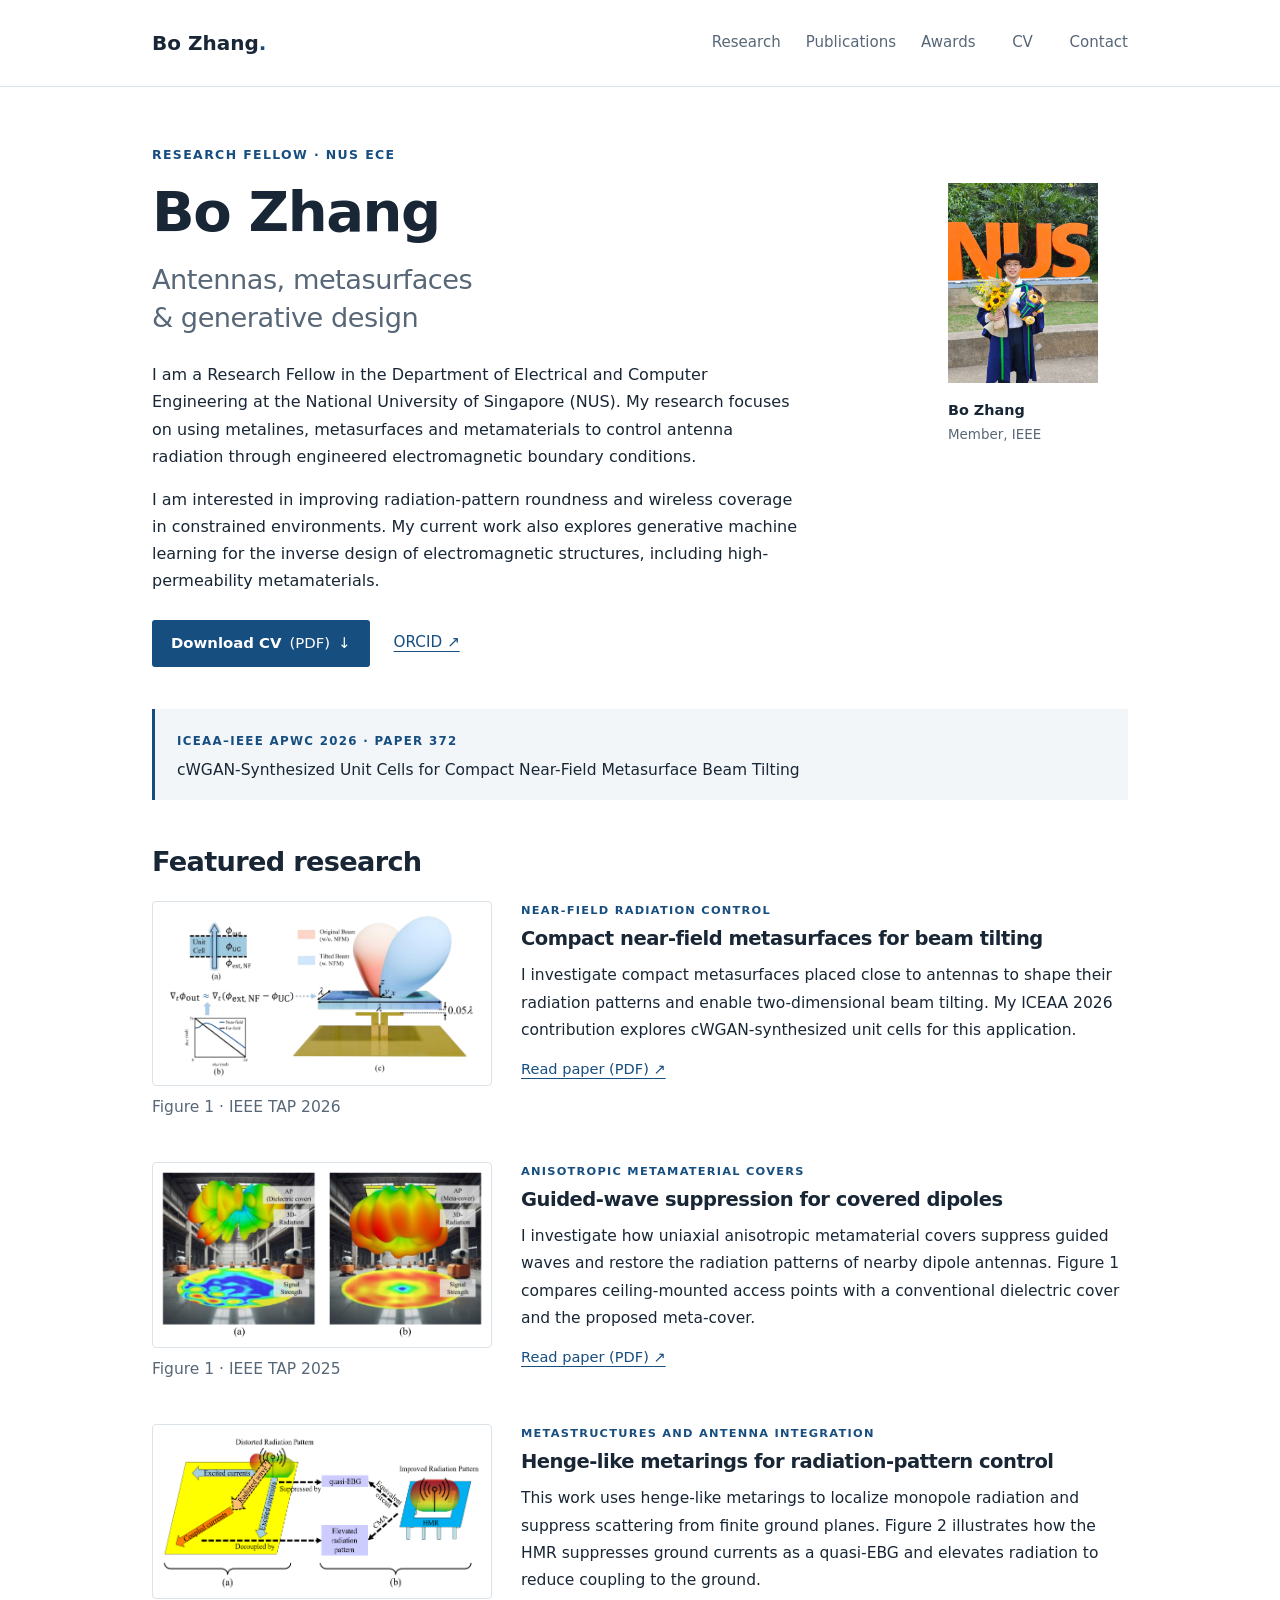
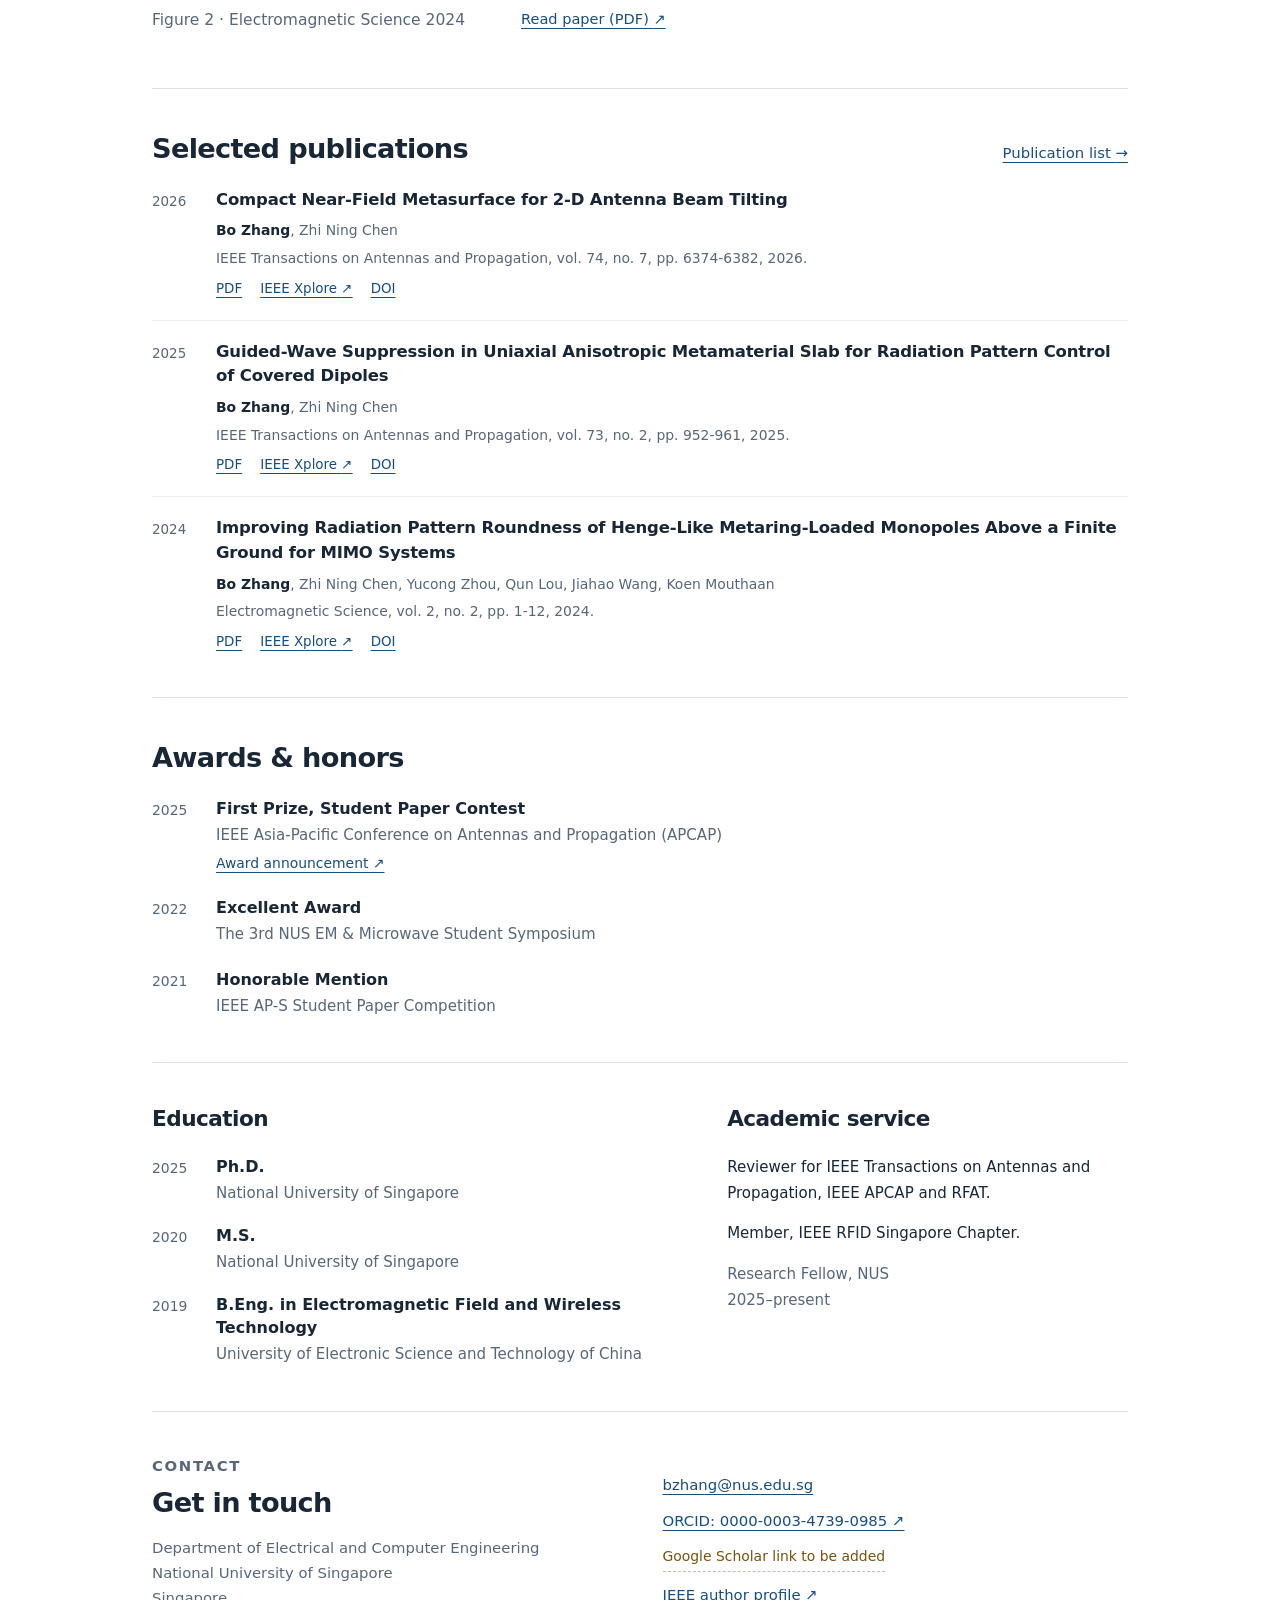
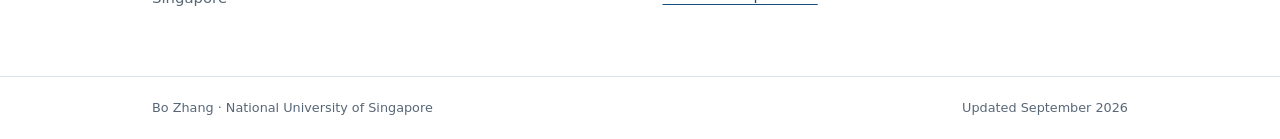
==== commit a55abd60: "Link featured publications directly to PDFs" ====
--- a/index.html
+++ b/index.html
@@ -10,14 +10,14 @@
 <p>I am a Research Fellow in the Department of Electrical and Computer Engineering at the National University of Singapore (NUS). My research focuses on using metalines, metasurfaces and metamaterials to control antenna radiation through engineered electromagnetic boundary conditions.</p><p>I am interested in improving radiation-pattern roundness and wireless coverage in constrained environments. My current work also explores generative machine learning for the inverse design of electromagnetic structures, including high-permeability metamaterials.</p><div class="intro-actions"><a class="button" href="assets/Bo_Zhang_CV.pdf" download>Download CV <span>(PDF)</span> <span aria-hidden="true">↓</span></a><a href="https://orcid.org/0000-0003-4739-0985">ORCID ↗</a></div></div>
 <figure class="portrait"><img src="assets/bo-zhang-graduation.png" alt="Bo Zhang in graduation attire at NUS" width="150" height="200" style="object-fit:cover;object-position:41% center"><figcaption>Bo Zhang<br><span>Member, IEEE</span></figcaption></figure></section>
 <aside class="conference-note" aria-label="ICEAA conference contribution"><span class="eyebrow">ICEAA–IEEE APWC 2026 · Paper 372</span><p>cWGAN-Synthesized Unit Cells for Compact Near-Field Metasurface Beam Tilting</p></aside>
-<section id="research" class="content-section"><div class="section-heading"><h2>Featured research</h2></div><div class="projects"><article class="project"><div class="project-visual"><a class="figure-link" href="assets/fig1-nearfield.png" target="_blank" rel="noopener" aria-label="View full-size Figure 1 · IEEE TAP 2026"><img src="assets/fig1-nearfield.png" alt="Figure 1: near-field phase compensation and the compact metasurface configuration for antenna beam tilting." loading="lazy" decoding="async"></a><p class="figure-caption">Figure 1 · IEEE TAP 2026</p></div><div><p class="eyebrow">Near-field radiation control</p><h3>Compact near-field metasurfaces for beam tilting</h3><p>I investigate compact metasurfaces placed close to antennas to shape their radiation patterns and enable two-dimensional beam tilting. My ICEAA 2026 contribution explores cWGAN-synthesized unit cells for this application.</p><a class="text-link" href="https://ieeexplore.ieee.org/document/11494986/">Read the TAP paper <span aria-hidden="true">↗</span></a></div></article><article class="project"><div class="project-visual"><a class="figure-link" href="assets/fig1-guidedwave.png" target="_blank" rel="noopener" aria-label="View full-size Figure 1 · IEEE TAP 2025"><img src="assets/fig1-guidedwave.png" alt="Figure 1: radiation and wireless coverage of ceiling-mounted access points with (a) a dielectric cover and (b) a meta-cover." loading="lazy" decoding="async"></a><p class="figure-caption">Figure 1 · IEEE TAP 2025</p></div><div><p class="eyebrow">Anisotropic metamaterial covers</p><h3>Guided-wave suppression for covered dipoles</h3><p>I investigate how uniaxial anisotropic metamaterial covers suppress guided waves and restore the radiation patterns of nearby dipole antennas. Figure 1 compares ceiling-mounted access points with a conventional dielectric cover and the proposed meta-cover.</p><a class="text-link" href="https://ieeexplore.ieee.org/document/10715531/">Read the TAP paper <span aria-hidden="true">↗</span></a></div></article><article class="project"><div class="project-visual"><a class="figure-link" href="assets/fig2-metaring.png" target="_blank" rel="noopener" aria-label="View full-size Figure 2 · Electromagnetic Science 2024"><img src="assets/fig2-metaring.png" alt="Figure 2: causes of radiation-pattern distortion of an off-center monopole and the proposed HMR acting as both a quasi-EBG and a radiator." loading="lazy" decoding="async"></a><p class="figure-caption">Figure 2 · Electromagnetic Science 2024</p></div><div><p class="eyebrow">Metastructures and antenna integration</p><h3>Henge-like metarings for radiation-pattern control</h3><p>This work uses henge-like metarings to localize monopole radiation and suppress scattering from finite ground planes. Figure 2 illustrates how the HMR suppresses ground currents as a quasi-EBG and elevates radiation to reduce coupling to the ground.</p><a class="text-link" href="https://ieeexplore.ieee.org/document/10636178/">Read the metaring paper <span aria-hidden="true">↗</span></a></div></article></div></section>
+<section id="research" class="content-section"><div class="section-heading"><h2>Featured research</h2></div><div class="projects"><article class="project"><div class="project-visual"><a class="figure-link" href="assets/fig1-nearfield.png" target="_blank" rel="noopener" aria-label="View full-size Figure 1 · IEEE TAP 2026"><img src="assets/fig1-nearfield.png" alt="Figure 1: near-field phase compensation and the compact metasurface configuration for antenna beam tilting." loading="lazy" decoding="async"></a><p class="figure-caption">Figure 1 · IEEE TAP 2026</p></div><div><p class="eyebrow">Near-field radiation control</p><h3>Compact near-field metasurfaces for beam tilting</h3><p>I investigate compact metasurfaces placed close to antennas to shape their radiation patterns and enable two-dimensional beam tilting. My ICEAA 2026 contribution explores cWGAN-synthesized unit cells for this application.</p><a class="text-link" href="assets/paper-nearfield-tap-2026.pdf">Read paper (PDF) <span aria-hidden="true">↗</span></a></div></article><article class="project"><div class="project-visual"><a class="figure-link" href="assets/fig1-guidedwave.png" target="_blank" rel="noopener" aria-label="View full-size Figure 1 · IEEE TAP 2025"><img src="assets/fig1-guidedwave.png" alt="Figure 1: radiation and wireless coverage of ceiling-mounted access points with (a) a dielectric cover and (b) a meta-cover." loading="lazy" decoding="async"></a><p class="figure-caption">Figure 1 · IEEE TAP 2025</p></div><div><p class="eyebrow">Anisotropic metamaterial covers</p><h3>Guided-wave suppression for covered dipoles</h3><p>I investigate how uniaxial anisotropic metamaterial covers suppress guided waves and restore the radiation patterns of nearby dipole antennas. Figure 1 compares ceiling-mounted access points with a conventional dielectric cover and the proposed meta-cover.</p><a class="text-link" href="assets/paper-guidedwave-tap-2025.pdf">Read paper (PDF) <span aria-hidden="true">↗</span></a></div></article><article class="project"><div class="project-visual"><a class="figure-link" href="assets/fig2-metaring.png" target="_blank" rel="noopener" aria-label="View full-size Figure 2 · Electromagnetic Science 2024"><img src="assets/fig2-metaring.png" alt="Figure 2: causes of radiation-pattern distortion of an off-center monopole and the proposed HMR acting as both a quasi-EBG and a radiator." loading="lazy" decoding="async"></a><p class="figure-caption">Figure 2 · Electromagnetic Science 2024</p></div><div><p class="eyebrow">Metastructures and antenna integration</p><h3>Henge-like metarings for radiation-pattern control</h3><p>This work uses henge-like metarings to localize monopole radiation and suppress scattering from finite ground planes. Figure 2 illustrates how the HMR suppresses ground currents as a quasi-EBG and elevates radiation to reduce coupling to the ground.</p><a class="text-link" href="assets/paper-metaring-emscience-2024.pdf">Read paper (PDF) <span aria-hidden="true">↗</span></a></div></article></div></section>
 <section id="publications" class="content-section"><div class="section-heading"><h2>Selected publications</h2><a href="publications.html">Publication list <span aria-hidden="true">→</span></a></div><ol class="publications"><li class="publication" id="paper-0"><span class="pub-year">2026</span><div>
-    <h3><a href="https://ieeexplore.ieee.org/document/11494986/">Compact Near-Field Metasurface for 2-D Antenna Beam Tilting</a></h3><p class="authors"><strong>Bo Zhang</strong>, Zhi Ning Chen</p>
-    <p class="pub-meta">IEEE Transactions on Antennas and Propagation, vol. 74, no. 7, pp. 6374-6382, 2026.</p><p class="paper-links"><a href="https://ieeexplore.ieee.org/document/11494986/">IEEE Xplore <span aria-hidden="true">↗</span></a><a href="https://doi.org/10.1109/tap.2026.3685888">DOI</a></p></div></li><li class="publication" id="paper-1"><span class="pub-year">2025</span><div>
-    <h3><a href="https://ieeexplore.ieee.org/document/10715531/">Guided-Wave Suppression in Uniaxial Anisotropic Metamaterial Slab for Radiation Pattern Control of Covered Dipoles</a></h3><p class="authors"><strong>Bo Zhang</strong>, Zhi Ning Chen</p>
-    <p class="pub-meta">IEEE Transactions on Antennas and Propagation, vol. 73, no. 2, pp. 952-961, 2025.</p><p class="paper-links"><a href="https://ieeexplore.ieee.org/document/10715531/">IEEE Xplore <span aria-hidden="true">↗</span></a><a href="https://doi.org/10.1109/tap.2024.3474799">DOI</a></p></div></li><li class="publication" id="paper-2"><span class="pub-year">2024</span><div>
-    <h3><a href="https://ieeexplore.ieee.org/document/10636178/">Improving Radiation Pattern Roundness of Henge-Like Metaring-Loaded Monopoles Above a Finite Ground for MIMO Systems</a></h3><p class="authors"><strong>Bo Zhang</strong>, Zhi Ning Chen, Yucong Zhou, Qun Lou, Jiahao Wang, Koen Mouthaan</p>
-    <p class="pub-meta">Electromagnetic Science, vol. 2, no. 2, pp. 1-12, 2024.</p><p class="paper-links"><a href="https://ieeexplore.ieee.org/document/10636178/">IEEE Xplore <span aria-hidden="true">↗</span></a><a href="https://doi.org/10.23919/emsci.2024.0018">DOI</a></p></div></li></ol></section>
+    <h3><a href="assets/paper-nearfield-tap-2026.pdf">Compact Near-Field Metasurface for 2-D Antenna Beam Tilting</a></h3><p class="authors"><strong>Bo Zhang</strong>, Zhi Ning Chen</p>
+    <p class="pub-meta">IEEE Transactions on Antennas and Propagation, vol. 74, no. 7, pp. 6374-6382, 2026.</p><p class="paper-links"><a href="assets/paper-nearfield-tap-2026.pdf">PDF</a><a href="https://ieeexplore.ieee.org/document/11494986/">IEEE Xplore <span aria-hidden="true">↗</span></a><a href="https://doi.org/10.1109/tap.2026.3685888">DOI</a></p></div></li><li class="publication" id="paper-1"><span class="pub-year">2025</span><div>
+    <h3><a href="assets/paper-guidedwave-tap-2025.pdf">Guided-Wave Suppression in Uniaxial Anisotropic Metamaterial Slab for Radiation Pattern Control of Covered Dipoles</a></h3><p class="authors"><strong>Bo Zhang</strong>, Zhi Ning Chen</p>
+    <p class="pub-meta">IEEE Transactions on Antennas and Propagation, vol. 73, no. 2, pp. 952-961, 2025.</p><p class="paper-links"><a href="assets/paper-guidedwave-tap-2025.pdf">PDF</a><a href="https://ieeexplore.ieee.org/document/10715531/">IEEE Xplore <span aria-hidden="true">↗</span></a><a href="https://doi.org/10.1109/tap.2024.3474799">DOI</a></p></div></li><li class="publication" id="paper-2"><span class="pub-year">2024</span><div>
+    <h3><a href="assets/paper-metaring-emscience-2024.pdf">Improving Radiation Pattern Roundness of Henge-Like Metaring-Loaded Monopoles Above a Finite Ground for MIMO Systems</a></h3><p class="authors"><strong>Bo Zhang</strong>, Zhi Ning Chen, Yucong Zhou, Qun Lou, Jiahao Wang, Koen Mouthaan</p>
+    <p class="pub-meta">Electromagnetic Science, vol. 2, no. 2, pp. 1-12, 2024.</p><p class="paper-links"><a href="assets/paper-metaring-emscience-2024.pdf">PDF</a><a href="https://ieeexplore.ieee.org/document/10636178/">IEEE Xplore <span aria-hidden="true">↗</span></a><a href="https://doi.org/10.23919/emsci.2024.0018">DOI</a></p></div></li></ol></section>
 <section id="awards" class="content-section"><div class="section-heading"><h2>Awards &amp; honors</h2></div><ul class="timeline"><li><span class="year">2025</span><div><h3>First Prize, Student Paper Contest</h3><p>IEEE Asia-Pacific Conference on Antennas and Propagation (APCAP)</p><a href="https://www.ieee-apcap.org/student-paper-contest.html">Award announcement ↗</a></div></li><li><span class="year">2022</span><div><h3>Excellent Award</h3><p>The 3rd NUS EM &amp; Microwave Student Symposium</p></div></li><li><span class="year">2021</span><div><h3>Honorable Mention</h3><p>IEEE AP-S Student Paper Competition</p></div></li></ul></section>
 <section id="background" class="content-section background-grid"><div><h2>Education</h2><ul class="timeline compact"><li><span class="year">2025</span><div><h3>Ph.D.</h3><p>National University of Singapore</p></div></li><li><span class="year">2020</span><div><h3>M.S.</h3><p>National University of Singapore</p></div></li><li><span class="year">2019</span><div><h3>B.Eng. in Electromagnetic Field and Wireless Technology</h3><p>University of Electronic Science and Technology of China</p></div></li></ul></div><div><h2>Academic service</h2><p>Reviewer for IEEE Transactions on Antennas and Propagation, IEEE APCAP and RFAT.</p><p>Member, IEEE RFID Singapore Chapter.</p><p class="muted">Research Fellow, NUS<br>2025–present</p></div></section>
 <section id="contact" class="content-section contact-section"><div><p class="eyebrow">Contact</p><h2>Get in touch</h2><p>Department of Electrical and Computer Engineering<br>National University of Singapore<br>Singapore</p></div><div class="contact-links"><a href="mailto:bzhang@nus.edu.sg">bzhang@nus.edu.sg</a><a href="https://orcid.org/0000-0003-4739-0985">ORCID: 0000-0003-4739-0985 ↗</a><span class="pending">Google Scholar link to be added</span><a href="https://ieeexplore.ieee.org/author/37089301621">IEEE author profile ↗</a></div></section>
